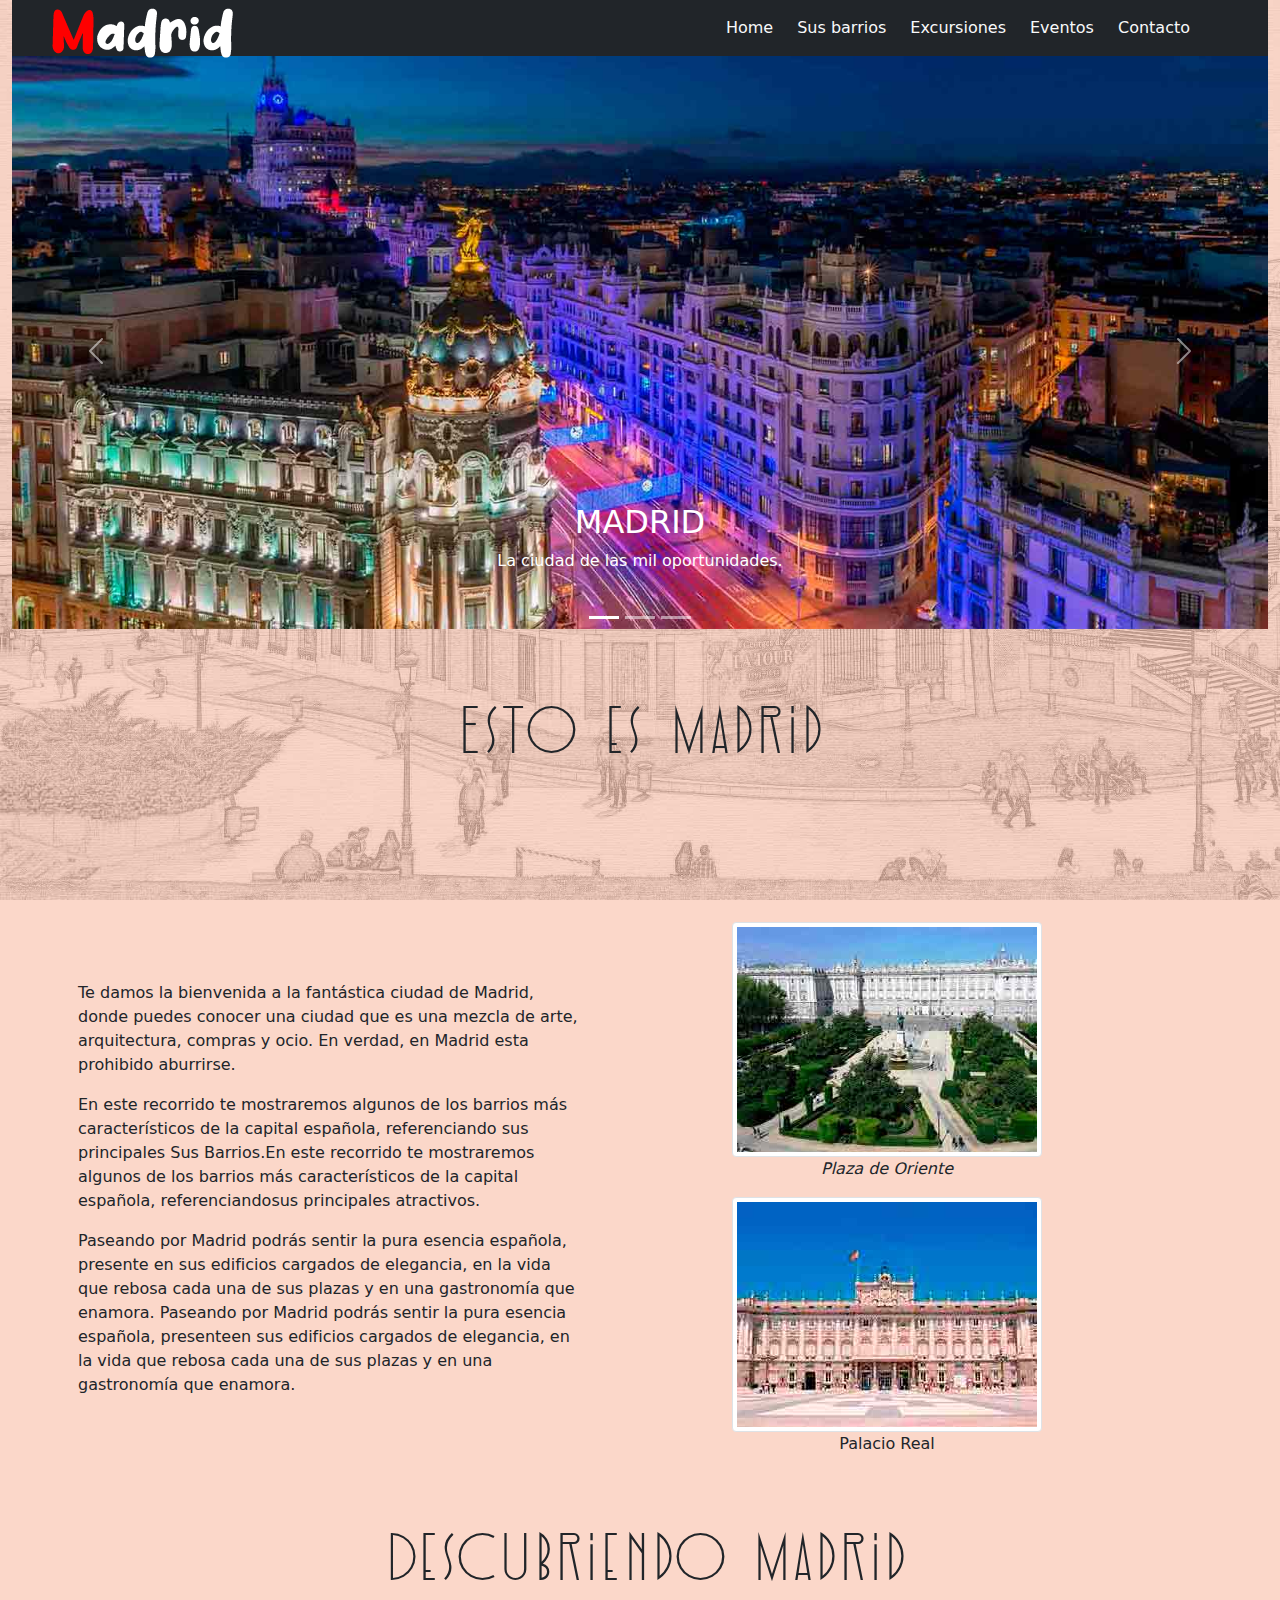
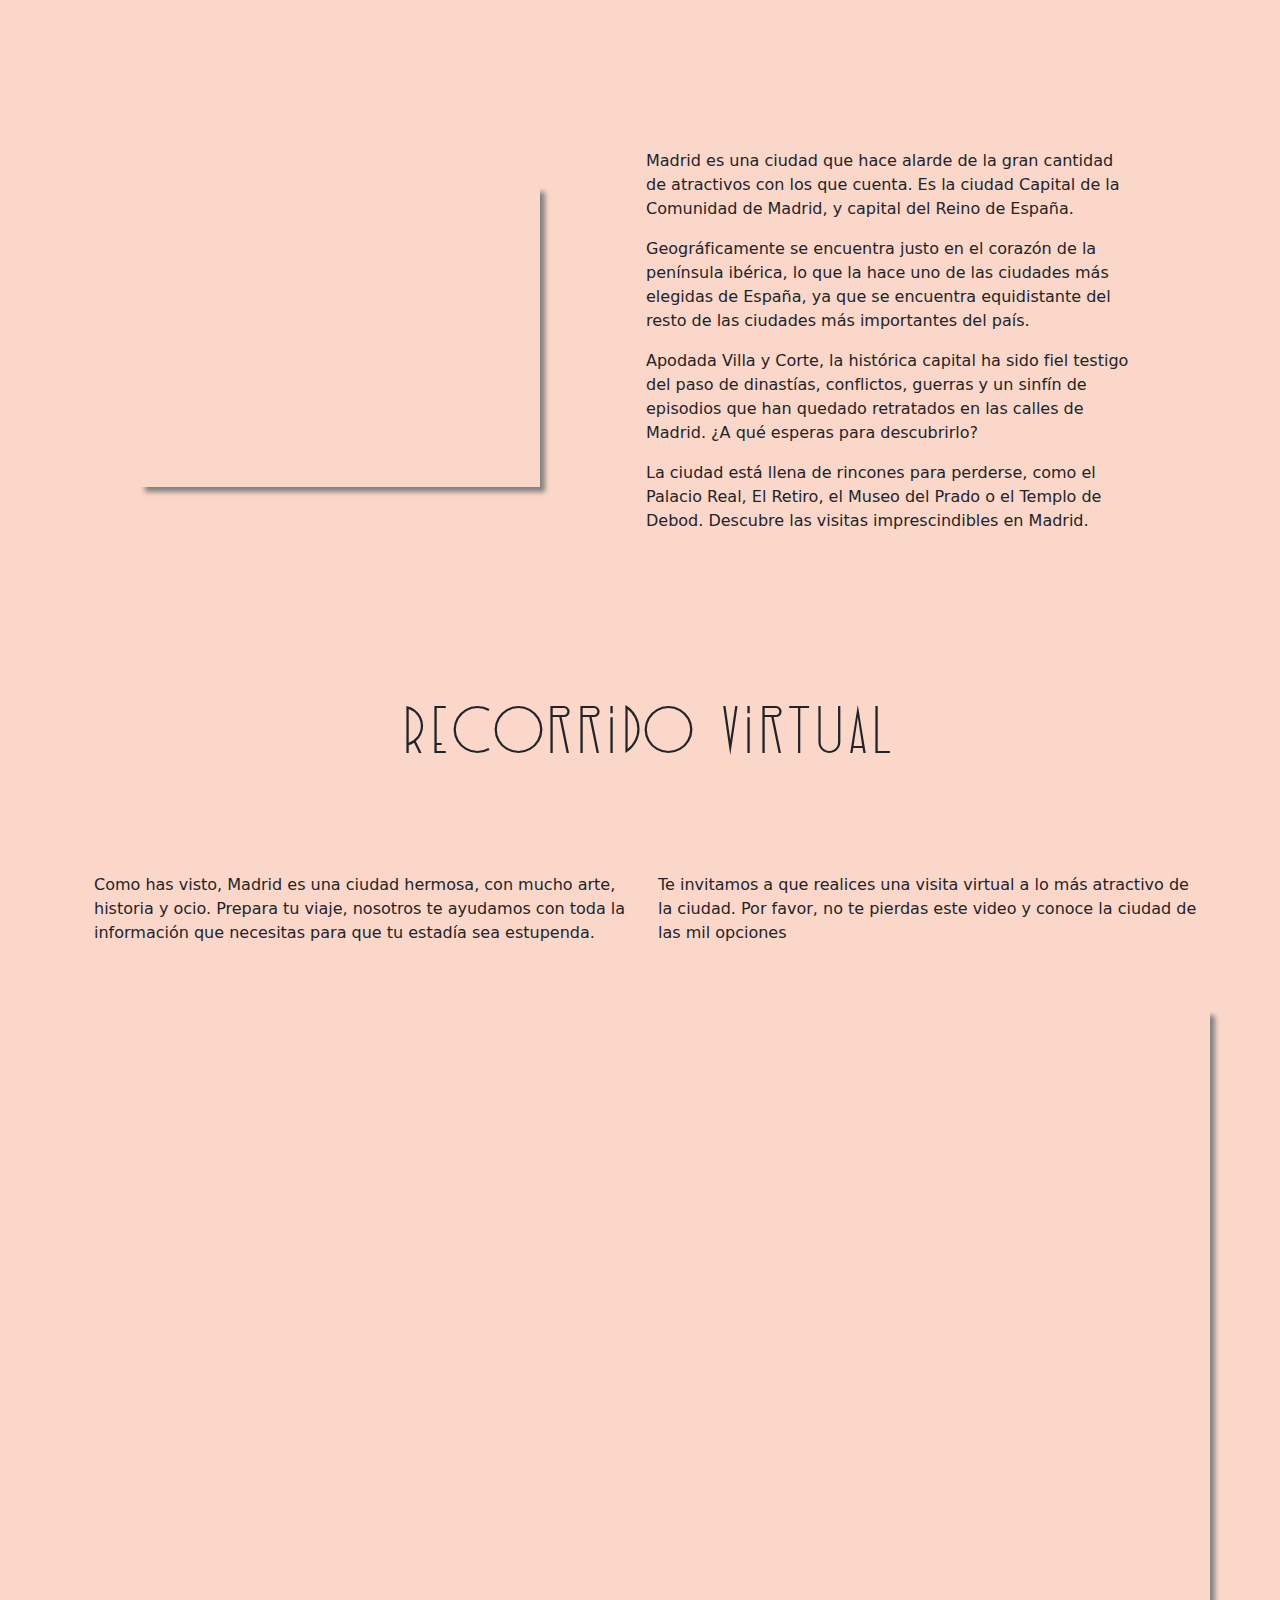
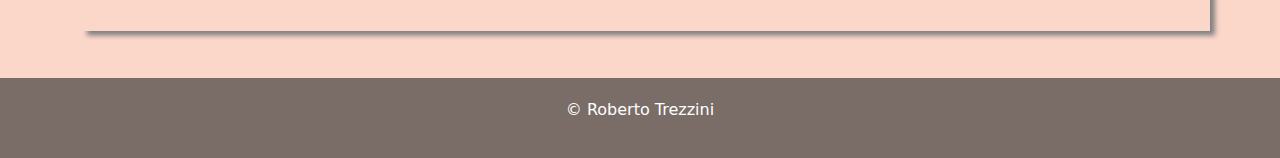
==== index.html @ 41259309 "video responsive" ====
<!DOCTYPE html>
<html lang="es">

      <head>
            <meta charset="UTF-8" />
            <meta http-equiv="X-UA-Compatible" content="IE=edge" />
            <meta name="viewport" content="width=device-width, initial-scale=1.0" />
            <link rel="preconnect" href="https://fonts.googleapis.com" />
            <link rel="preconnect" href="https://fonts.gstatic.com" crossorigin />
            <link href="https://fonts.googleapis.com/css2?family=Montserrat:wght@400;500&family=Roboto:wght@300&display=swap" rel="stylesheet" />
            <link rel="preconnect" href="https://fonts.googleapis.com" />
            <link rel="preconnect" href="https://fonts.gstatic.com" crossorigin />
            <link href="https://fonts.googleapis.com/css2?family=Montserrat:wght@400;500&family=Roboto+Mono:wght@200&family=Roboto:wght@300&display=swap" rel="stylesheet" />
            <!-- <link rel="stylesheet" href="./css/style.css" /> -->
            <link rel="stylesheet" href="./css/bootstrap.css">
            <link rel="stylesheet" href="./css/estilos.css" />

            <title>home</title>
      </head>

      <body class="draw">
            <div class="container-fluid filter">
                  <nav class=" navbar navbar-expand-lg navbar-light bg-dark">
                        <div class="container">
                              <h1 id="logo">Madrid</h1>

                              <button class="navbar-toggler" type="button" data-bs-toggle="collapse" data-bs-target="#navbarNav" aria-controls="navbarNav" aria-expanded="false" aria-label="Toggle navigation">
                                    <span class="navbar-toggler-icon fondo2"></span>
                              </button>
                              <div class="collapse navbar-collapse" id="navbarNav">
                                    <ul class="navbar-nav text-lg-end ms-auto">
                                          <li class="nav-item ms-2">
                                                <a class="nav-link active text-light  text-center " href="#">Home</a>
                                          </li>
                                          <li class="nav-item ms-2">
                                                <a class="nav-link text-light text-nowrap  text-center" href="./pages/atractivos.html">Sus barrios</a>
                                          </li>
                                          <li class="nav-item ms-2">
                                                <a class="nav-link text-light  text-center" href="./pages/excursio.html">Excursiones</a>
                                          </li>
                                          <li class="nav-item ms-2">
                                                <a class="nav-link text-light  text-center" href="./pages/info.html">Eventos</a>
                                          </li>
                                          <li class="nav-item ms-2">
                                                <a class="nav-link text-light  text-center" href="./pages/contacto.html">Contacto</a>
                                          </li>
                                    </ul>
                              </div>
                        </div>
                  </nav>
                  <header class="row">

                        <div id="carouselExampleCaptions" class="carousel slide" data-bs-ride="carousel">
                              <div class="carousel-indicators">
                                    <button type="button" data-bs-target="#carouselExampleCaptions" data-bs-slide-to="0" class="active" aria-current="true" aria-label="Slide 1"></button>
                                    <button type="button" data-bs-target="#carouselExampleCaptions" data-bs-slide-to="1" aria-label="Slide 2"></button>
                                    <button type="button" data-bs-target="#carouselExampleCaptions" data-bs-slide-to="2" aria-label="Slide 3"></button>
                              </div>
                              <div class="carousel-inner">
                                    <figure class="carousel-item active">
                                          <img src="img/panoramicaMadrid.jpg" class="d-block w-100 " alt="...">
                                          <div class="carousel-caption d-none d-md-block">
                                                <h2>MADRID</h2>
                                                <p>La ciudad de las mil oportunidades.</p>
                                          </div>
                                    </figure>
                                    <figure class="carousel-item">
                                          <img src="img/cibeles.jpg" class="d-block w-100 " alt="...">
                                          <div class="carousel-caption d-none d-md-block">
                                                <h2>MADRID</h2>
                                                <p>La ciudad de las mil oportunidades.</p>
                                          </div>
                                    </figure>
                                    <figure class="carousel-item">
                                          <img src="img/palacioCristal.jpg" class="d-block w-100" alt="...">
                                          <div class="carousel-caption d-none d-md-block">
                                                <h2>MADRID</h2>
                                                <p>La ciudad de las mil oportunidades.</p>
                                          </div>
                                    </figure>
                              </div>
                              <!-- boton prev -->
                              <button class="carousel-control-prev" type="button" data-bs-target="#carouselExampleCaptions" data-bs-slide="prev">
                                    <span class="carousel-control-prev-icon" aria-hidden="true"></span>
                                    <span class="visually-hidden">Previous</span>
                              </button>
                              <!-- boton next -->
                              <button class="carousel-control-next" type="button" data-bs-target="#carouselExampleCaptions" data-bs-slide="next">
                                    <span class="carousel-control-next-icon" aria-hidden="true"></span>
                                    <span class="visually-hidden">Next</span>
                              </button>
                        </div>




                  </header>


                  <!-- inicico primer artículo -->
                  <section class="container">
                        <article class="row pt-5">
                              <h2 class="col-12 centro garine fz-title">Esto es Madrid</h2>
                              <div class="row d-flex flex-column  d-lg-flex flex-lg-row justify-content-lg-between gy-5 overflow-hidden align-items-center">


                                    <div class="col-12 col-md ps-2 pe-2 ">
                                          <p> Te damos la bienvenida a la fantástica ciudad de Madrid, donde puedes conocer una ciudad que es una mezcla de arte, arquitectura, compras y ocio. En verdad, en Madrid esta prohibido aburrirse. </p>

                                          <p>En este recorrido te mostraremos algunos de los barrios más característicos de la capital española, referenciando sus principales Sus Barrios.En este recorrido te mostraremos algunos de los barrios más característicos de la capital española, referenciandosus principales atractivos.</p>
                                          <p>Paseando por Madrid podrás sentir la pura esencia española, presente en sus edificios cargados de elegancia, en la vida que rebosa cada una de sus plazas y en una gastronomía que enamora. Paseando por Madrid podrás sentir la pura esencia española, presenteen sus edificios cargados de elegancia, en la vida que rebosa cada una de sus plazas y en una gastronomía que enamora.</p>
                                    </div>
                                    <div class="col-12 col-md p-5 centro">
                                          <figure>
                                                <picture>
                                                      <source media="(max-width: 520px)" srcset="img/pzaOriente_cel.jpg" />
                                                      <source media="(max-width: 800px)" srcset="img/pzaOriente_tb.jpg" />
                                                      <img class="img-fluid img-thumbnail" src="img/pzaOriente_desk.jpg" alt="Plaza de Oriente" />
                                                </picture>
                                                <figcaption>
                                                      <em>Plaza de Oriente</em>
                                                </figcaption>
                                          </figure>
                                          <figure class="col-md">
                                                <picture>
                                                      <source media="(max-width: 520px)" srcset="img/palacio_cel.jpg" />
                                                      <source media="(max-width: 800px)" srcset="img/palacio_tb.jpg" />
                                                      <img class="img-fluid img-thumbnail" src="img/palacio_desk.jpg" alt="Plaza de Oriente" />
                                                </picture>
                                                <figcaption>
                                                      Palacio Real
                                                </figcaption>
                                          </figure>
                                    </div>
                              </div>
                        </article>



                        <article class="row ms-auto">


                              <h2 class="col-12 centro garine fz-title ">Descubriendo Madrid</h2>
                              <div class="row d-flex flex-column  d-lg-flex flex-lg-row justify-content-lg-between gy-5 overflow-hidden align-items-center">
                                    <figure class="col-12  col-md centro ">
                                          <iframe class="sombra" src="https://www.google.com/maps/embed?pb=!1m18!1m12!1m3!1d24300.758087003192!2d-3.7240931414534866!3d40.417827279342504!2m3!1f0!2f0!3f0!3m2!1i1024!2i768!4f13.1!3m3!1m2!1s0xd42287e9fd06215%3A0xd5e109ff23e3d0c1!2sCentro%2C%20Madrid%2C%20Espa%C3%B1a!5e0!3m2!1ses!2sar!4v1641257043368!5m2!1ses!2sar" width="400" height="300" style="border:0;" allowfullscreen="" loading="lazy"></iframe>
                                    </figure>
                                    <div class="col-12 col-md p-5">
                                          <p>Madrid es una ciudad que hace alarde de la gran cantidad de atractivos con los que cuenta. Es la ciudad Capital de la Comunidad de Madrid, y capital del Reino de España.</p>
                                          <p> Geográficamente se encuentra justo en el corazón de la península ibérica, lo que la hace uno de las ciudades más elegidas de España, ya que se encuentra equidistante del resto de las ciudades más importantes del país.</p>
                                          <p> Apodada Villa y Corte, la histórica capital ha sido fiel testigo del paso de dinastías, conflictos, guerras y un sinfín de episodios que han quedado retratados en las calles de Madrid. ¿A qué esperas para descubrirlo?</p>
                                          <p>La ciudad está llena de rincones para perderse, como el Palacio Real, El Retiro, el Museo del Prado o el Templo de Debod. Descubre las visitas imprescindibles en Madrid.</p>
                                    </div>
                              </div>
                        </article>

                        <article class="row mt-5 d-flex flex-column d-md-flex flex-md-row justify-content-around align-items-center ms-auto gy-5">
                              <h2 class="col-12 centro pb-5 garine fz-title">Recorrido virtual</h2>
                              <p class="col-12  col-lg-6 "> Como has visto, Madrid es una ciudad hermosa, con mucho arte, historia y ocio. Prepara tu viaje, nosotros te ayudamos con toda la información que necesitas para que tu estadía sea estupenda.</p>

                              <p class="col-12  col-lg-6 "> Te invitamos a que realices una visita virtual a lo más atractivo de la ciudad. Por favor, no te pierdas este video y conoce la ciudad de las mil opciones </p>




                              <div class="ratio ratio-16x9 col-12 mb-5 w-100">
                                    <iframe class="col-12 mb-5 sombra position-absolute top-50 start-50 translate-middle" src="https://www.youtube.com/embed/TH4h0sGkjkc" title="YouTube video player" allow="accelerometer; autoplay; clipboard-write; encrypted-media; gyroscope; picture-in-picture" allowfullscreen></iframe>

                              </div>

                        </article>
                  </section>

                  <footer class="row p5 d-flex flex-column justify-content-center align-items-center centro ">
                        <p class="col-12 color">&copy Roberto Trezzini</p>
                  </footer>
            </div>
            <script src="js/picturefill.js"></script>
            <script src="js/bootstrap.bundle.js"></script>

      </body>

</html>
---- css/estilos.css ----
@font-face {
    font-family: "garinefirst";
    src: url("../fuentes/garine-first-webfont.eot");
    src: url("../fuentes/garine-first-webfont.eot?#iefix") format("embedded-opentype"), url("../fuentes/garine-first-webfont.woff2") format("woff2"), url("../fuentes/garine-first-webfont.woff") format("woff"), url("../fuentes/garine-first-webfont.svg#garinefirst") format("svg");
    font-weight: normal;
    font-style: normal;
}

.garine {
    font-family: "garinefirst";
}

.fz-title {
    font-size: 4rem;
}

.borde {
    border: 1px solid black;
}

.fondo1 {
    background-color: pink;
}

.fondo2 {
    background-color: lightcoral;
}

.fondo3 {
    background-color: lightsalmon;
}

.filter {
    background-color: rgba(247, 176, 148, .5)
}

.fondo4 {
    background-color: palegreen;
}

.fondo5 {
    background-color: darkseagreen;
}

.fondo6 {
    background-color: aquamarine;
}

.color {
    color: white;
}

.colorTitulo {
    color: antiquewhite;
}

.alto {
    height: 300px;
}

.vinculo {
    list-style: none;
}

.link {
    text-decoration: none;
}

.header {
    background-image: url("../img/panoramicaMadrid.jpg");
    background-repeat: no-repeat;
    background-size: cover;
    background-attachment: fixed;
}

.pantalla {
    height: 100vh;
}

.centro {
    text-align: center;
}

header {
    position: relative;
}

#logo {
    width: 181px;
    height: 80px;
    background-image: url("../img/logoblanco.png");
    background-repeat: no-repeat;
    background-size: contain;
    font-size: 0;
    position: absolute;
    top: 8px;
    left: 40px;
    z-index: 1;
}

@media screen and (max-width: 991px) {
    #logo {
        left: calc(50% - 90.5px)
    }
}

.columna {
    columns: 2;
    column-gap: 1.5rem;
}

footer {
    height: 5rem;
    background-color: rgba(44, 43, 43, 0.623);
}

.draw {
    background-image: url("../img/dibujo2.jpg");
    background-repeat: no-repeat;
    background-size: cover;
    background-attachment: fixed;

}

.sombra {
    box-shadow: 5px 5px 5px gray;
}


.videoMax {
    max-width: 560px;
    max-height: 315pxs;

}

.transp {
    background: transparent;
}

div[class=ratio] {
    margin: auto;
}
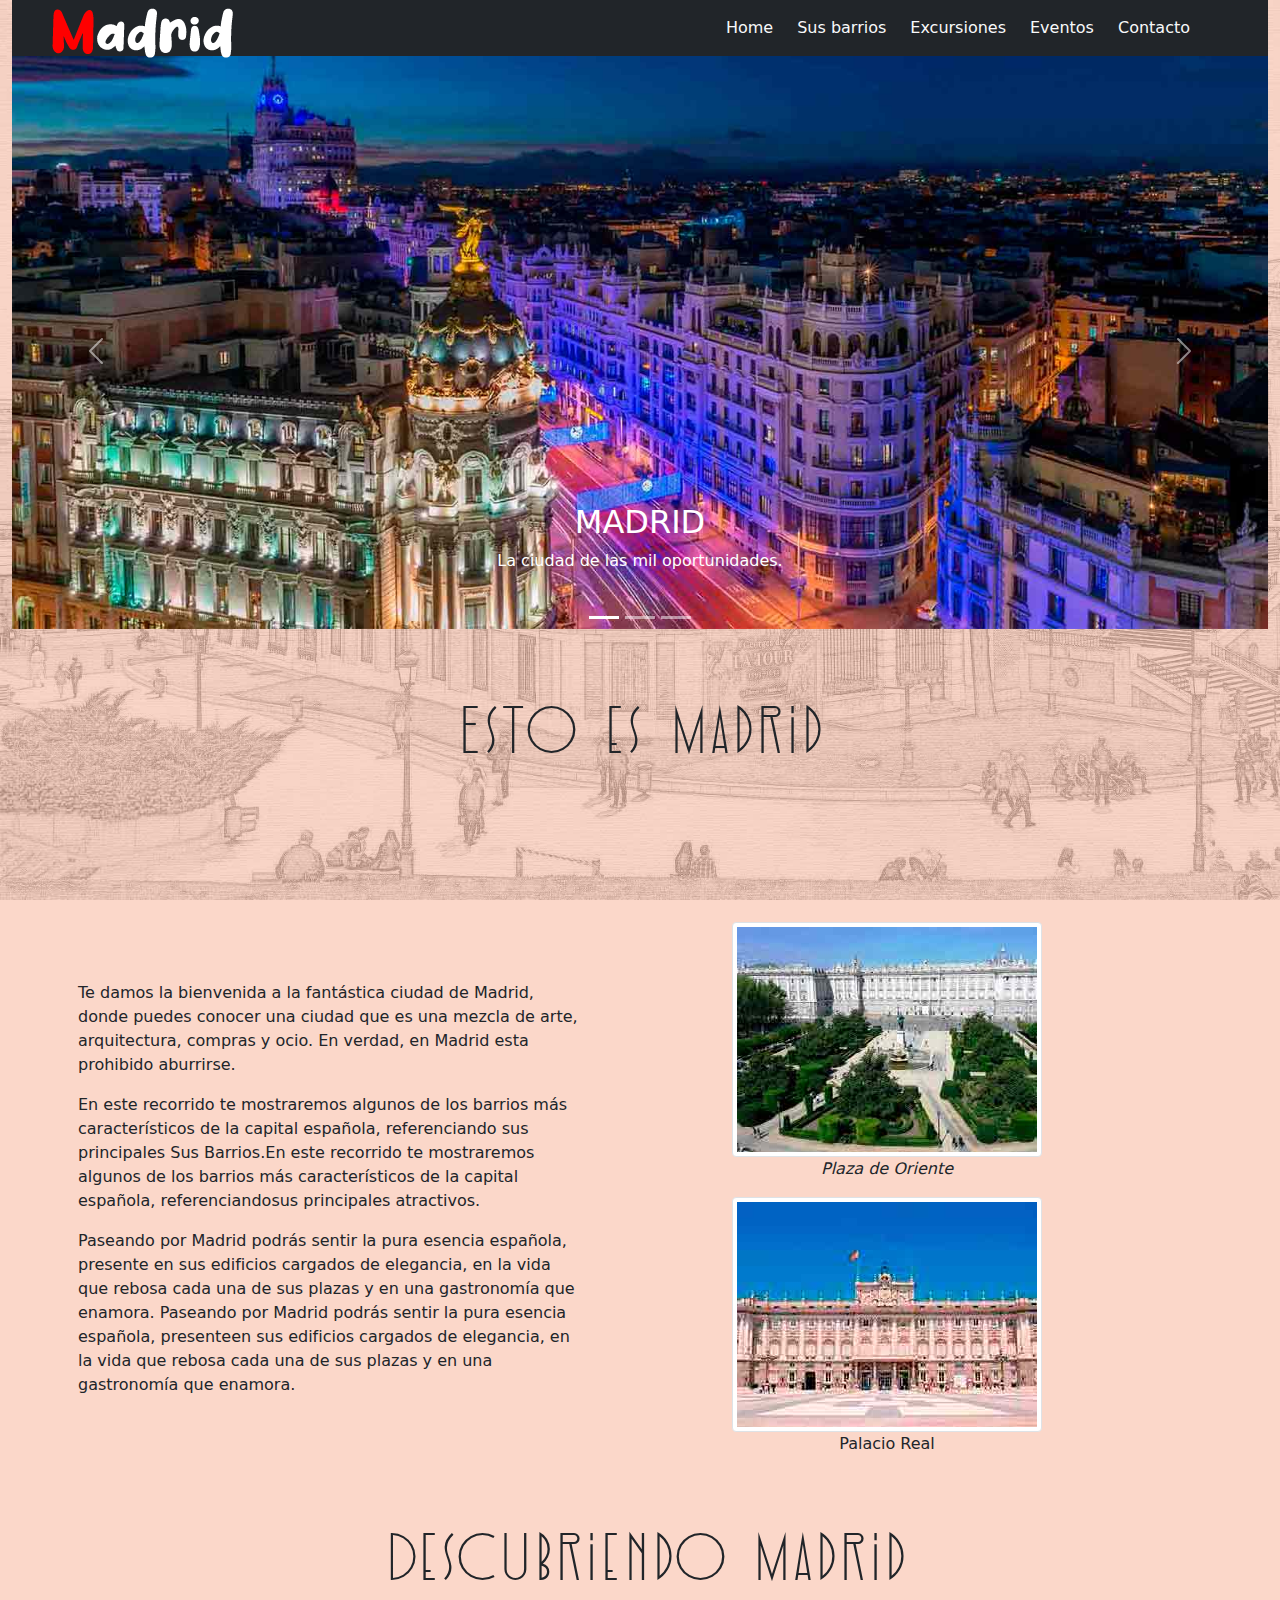
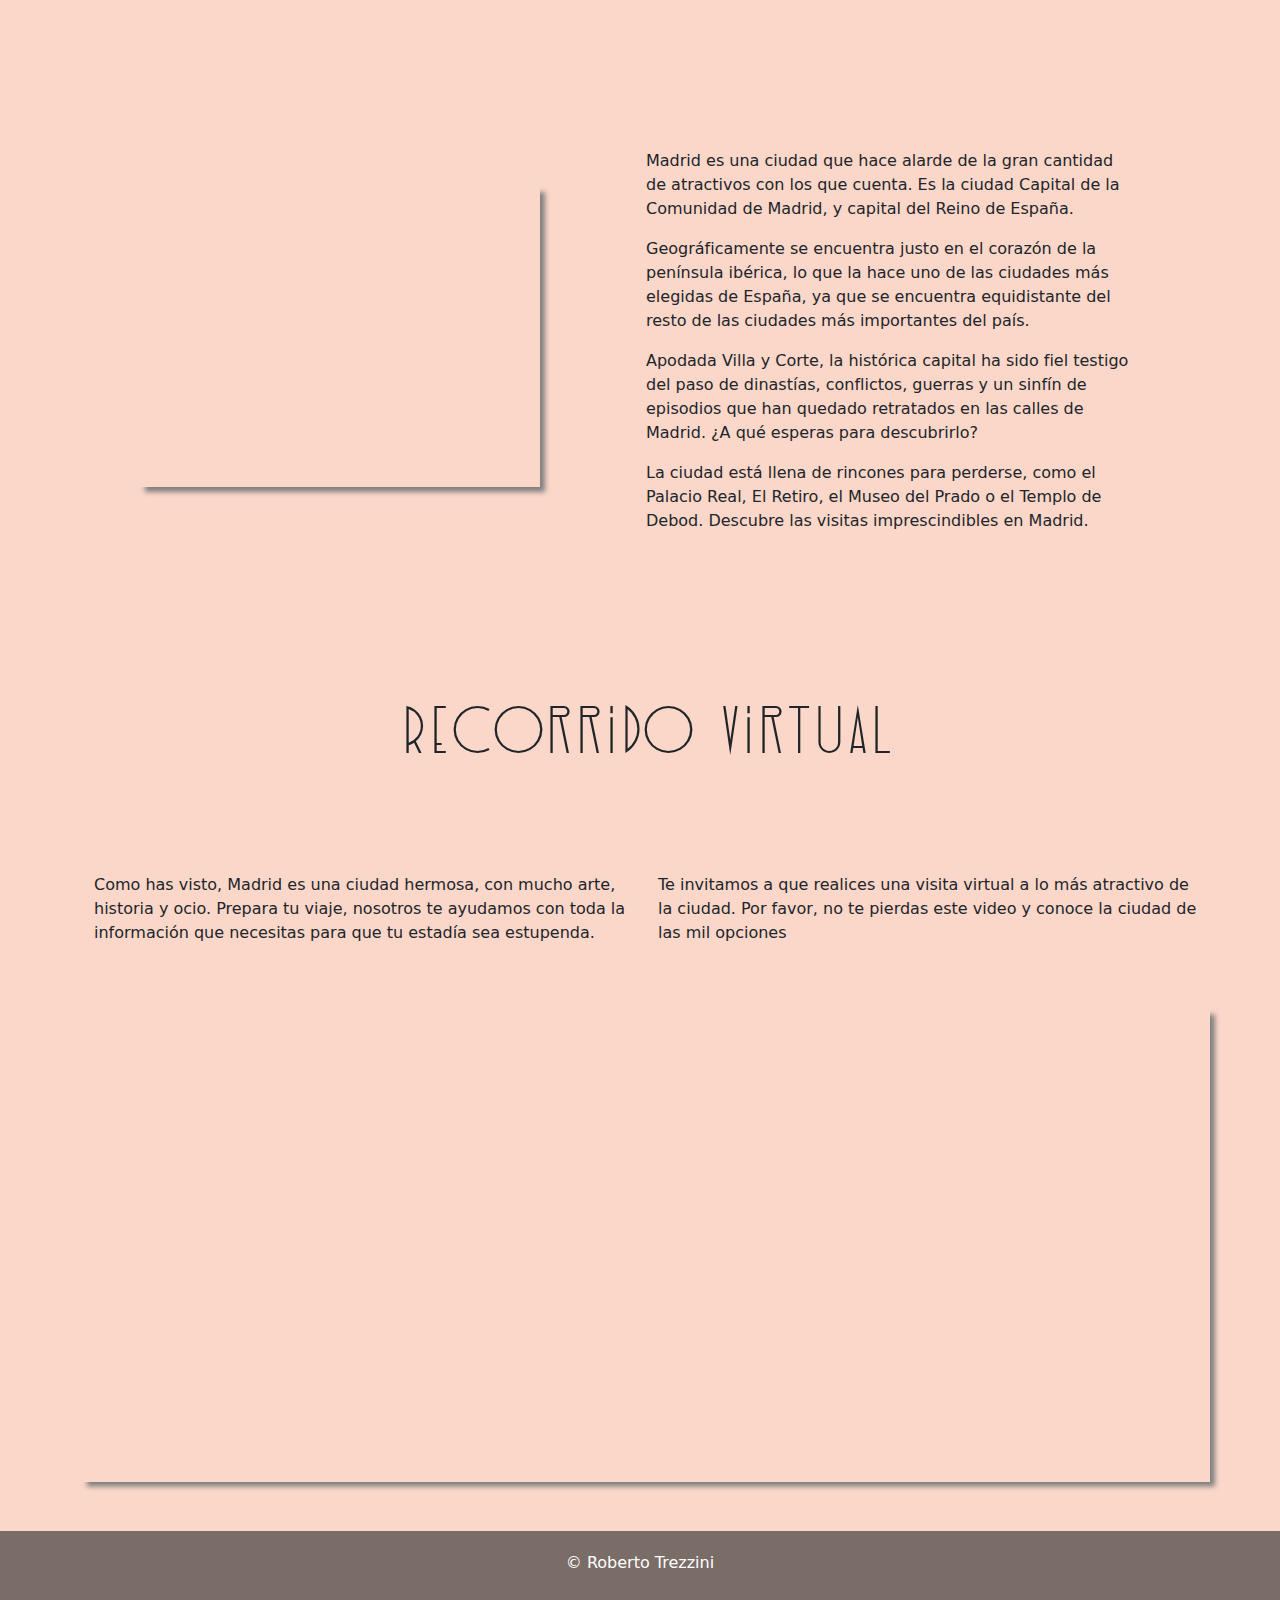
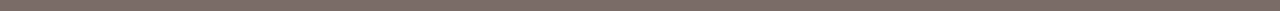
==== commit 17778658: "modificaciones de imagenes y aplicacion bootstrap a atractivos y excursio" ====
--- a/index.html
+++ b/index.html
@@ -163,7 +163,7 @@
 
 
 
-                              <div class="ratio ratio-16x9 col-12 mb-5 w-100">
+                              <div class="ratio ratio-21x9 col-12 mb-5 w-100">
                                     <iframe class="col-12 mb-5 sombra position-absolute top-50 start-50 translate-middle" src="https://www.youtube.com/embed/TH4h0sGkjkc" title="YouTube video player" allow="accelerometer; autoplay; clipboard-write; encrypted-media; gyroscope; picture-in-picture" allowfullscreen></iframe>
 
                               </div>
--- a/css/estilos.css
+++ b/css/estilos.css
@@ -127,16 +127,6 @@
 }
 
 
-.videoMax {
-    max-width: 560px;
-    max-height: 315pxs;
-
-}
-
-.transp {
-    background: transparent;
-}
-
-div[class=ratio] {
-    margin: auto;
+.textShadow {
+    text-shadow: 2px 2px 6px grey;
 }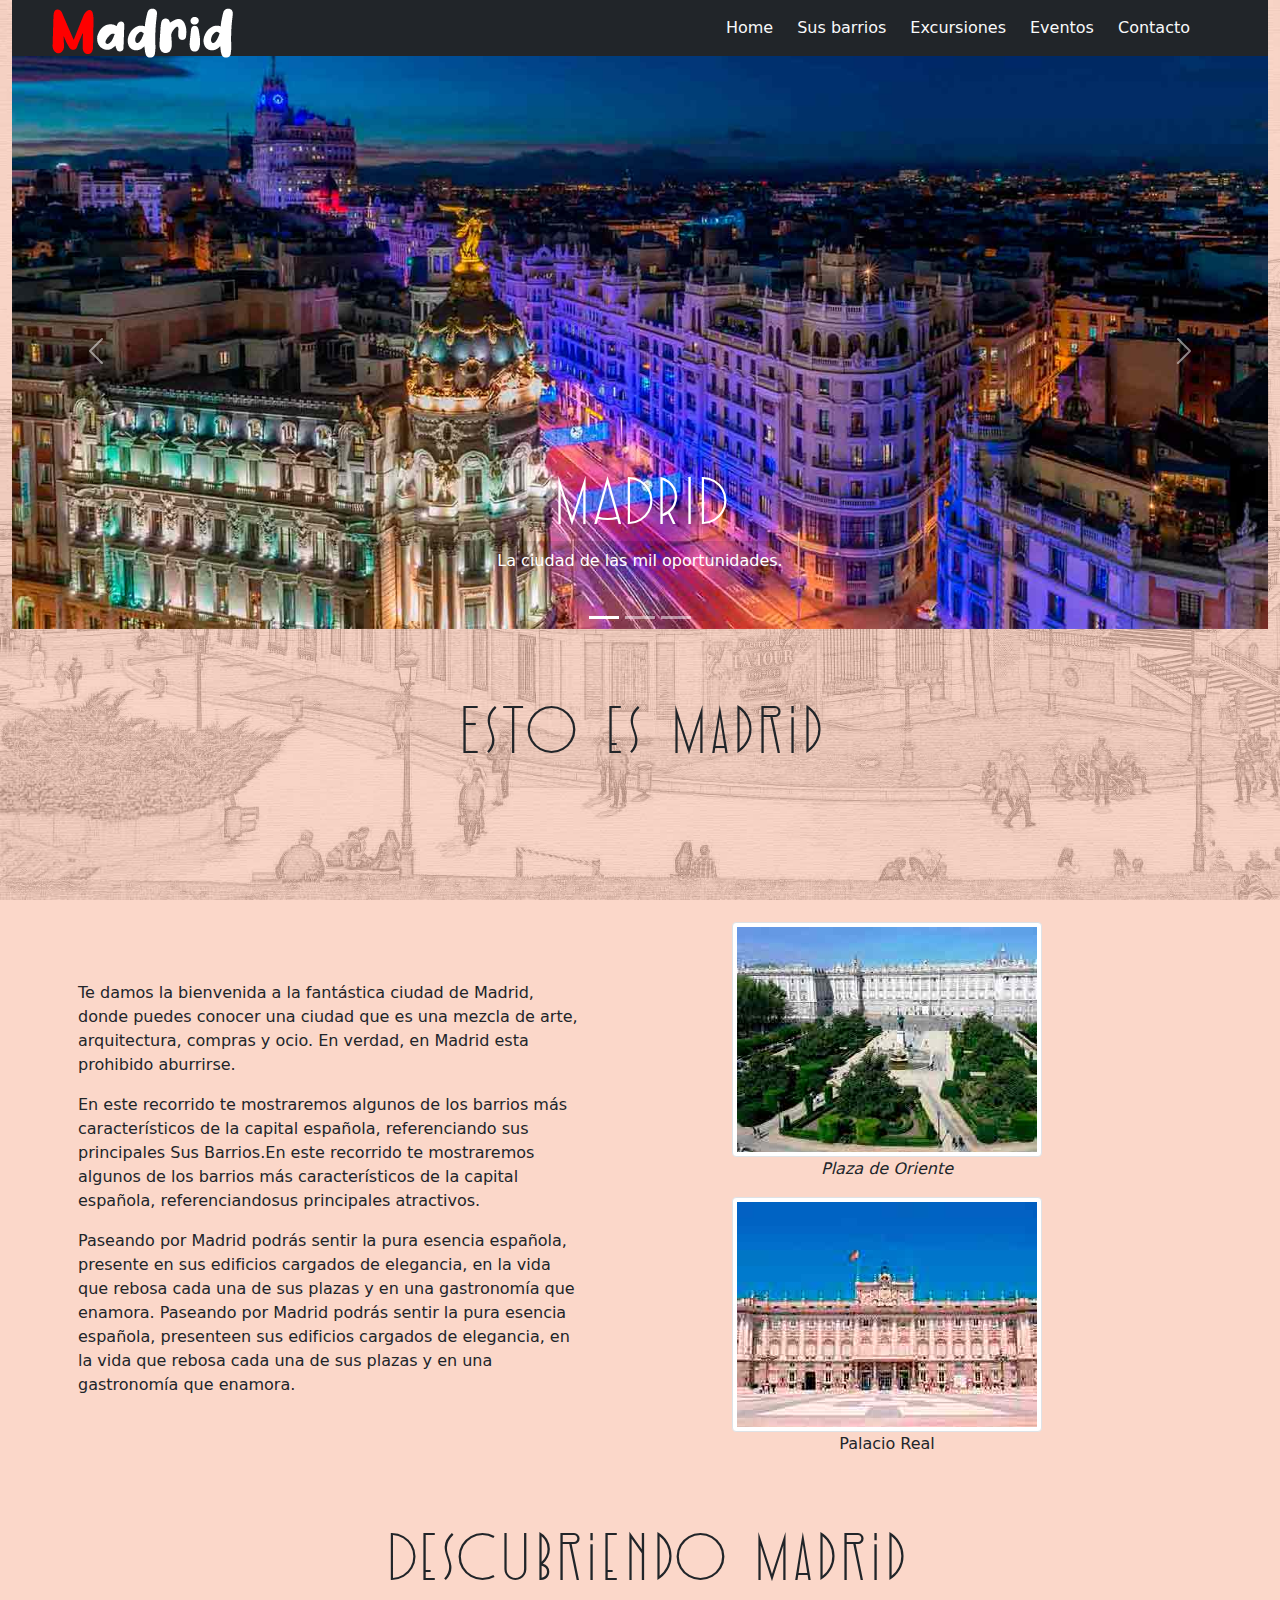
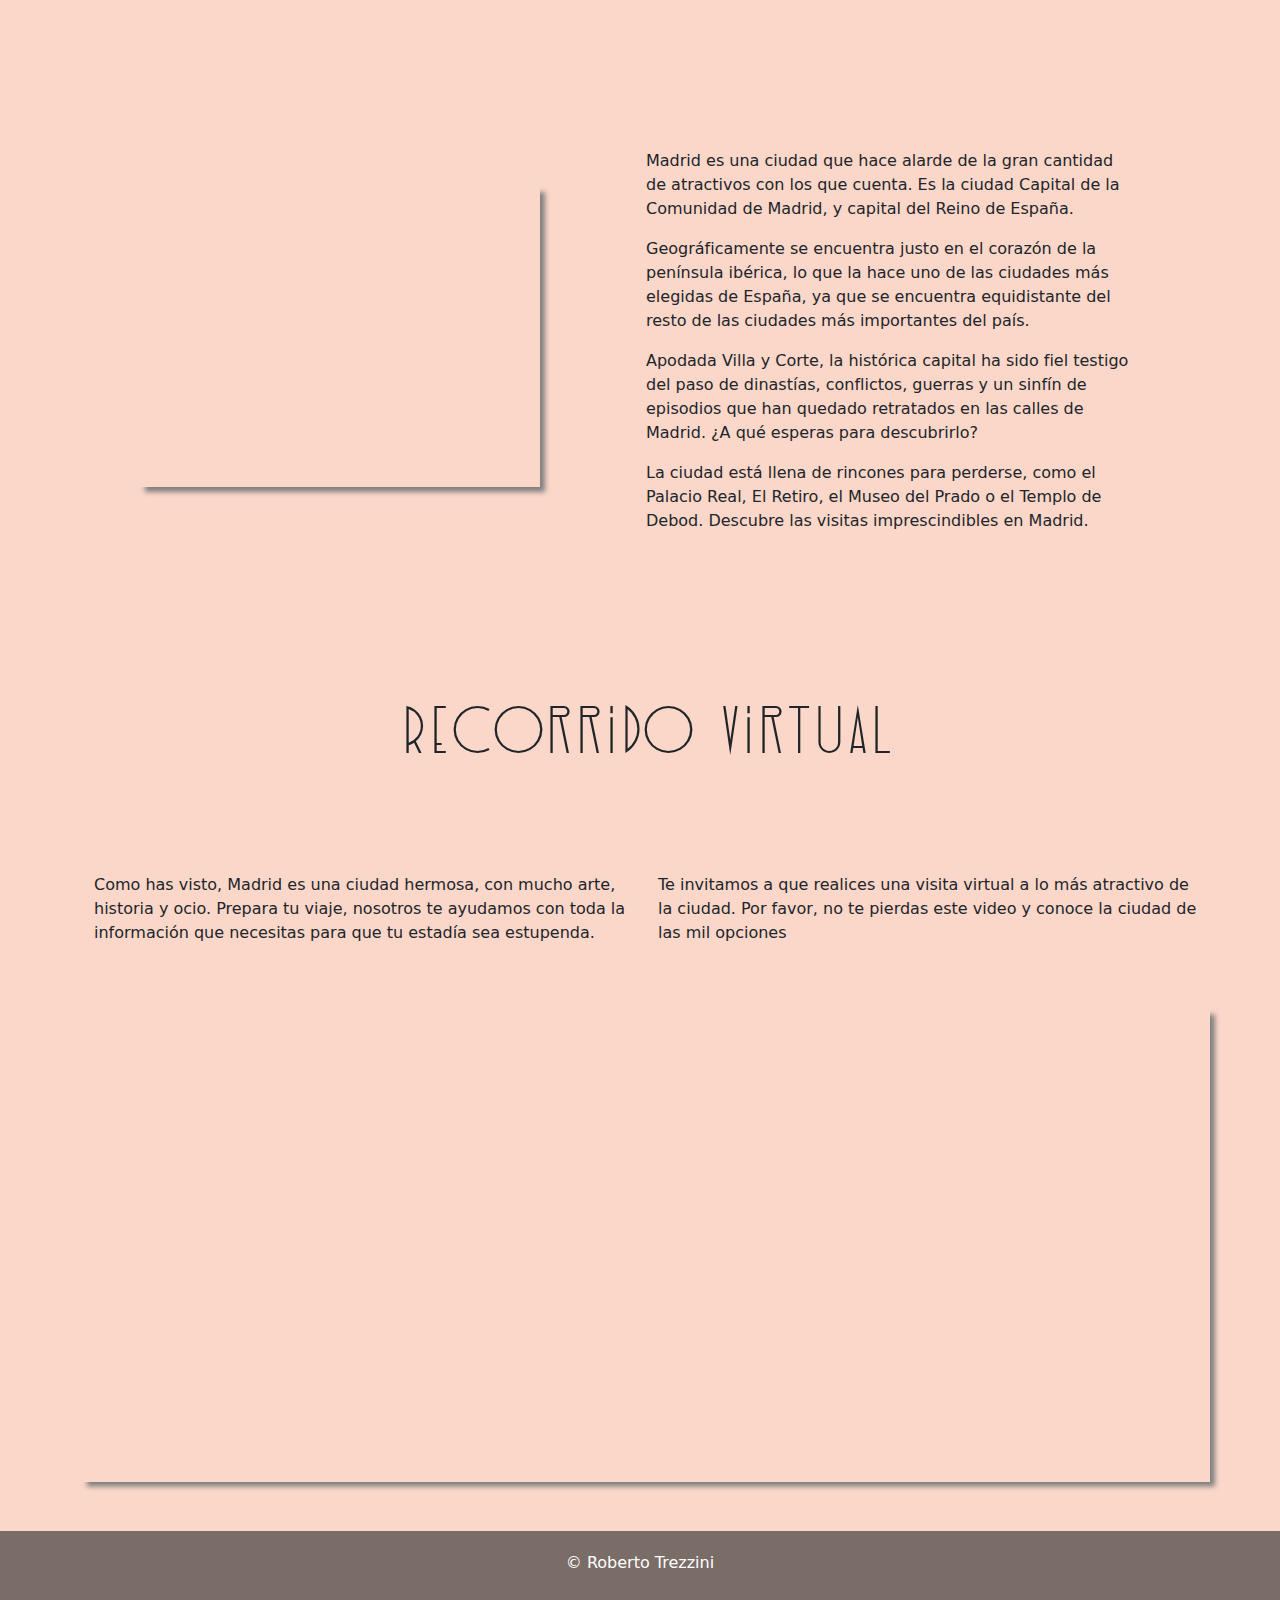
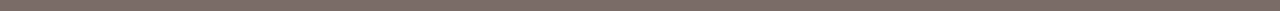
==== commit 541c07af: "page barrios" ====
--- a/index.html
+++ b/index.html
@@ -18,7 +18,7 @@
             <title>home</title>
       </head>
 
-      <body class="draw">
+      <body class="draw lh-base">
             <div class="container-fluid filter">
                   <nav class=" navbar navbar-expand-lg navbar-light bg-dark">
                         <div class="container">
@@ -60,14 +60,14 @@
                                     <figure class="carousel-item active">
                                           <img src="img/panoramicaMadrid.jpg" class="d-block w-100 " alt="...">
                                           <div class="carousel-caption d-none d-md-block">
-                                                <h2>MADRID</h2>
+                                                <h2 class="garine fz-title shadow">MADRID</h2>
                                                 <p>La ciudad de las mil oportunidades.</p>
                                           </div>
                                     </figure>
                                     <figure class="carousel-item">
                                           <img src="img/cibeles.jpg" class="d-block w-100 " alt="...">
                                           <div class="carousel-caption d-none d-md-block">
-                                                <h2>MADRID</h2>
+                                                <h2 class="garine fz-title text-light">MADRID</h2>
                                                 <p>La ciudad de las mil oportunidades.</p>
                                           </div>
                                     </figure>
--- a/css/estilos.css
+++ b/css/estilos.css
@@ -74,7 +74,7 @@
 }
 
 .pantalla {
-    height: 100vh;
+    height: 100vh !important;
 }
 
 .centro {
@@ -128,5 +128,10 @@
 
 
 .textShadow {
-    text-shadow: 2px 2px 6px grey;
+    text-shadow: 5px 5px 6px black;
+}
+
+.mBottom,
+.mtop {
+    margin-bottom: 6rem;
 }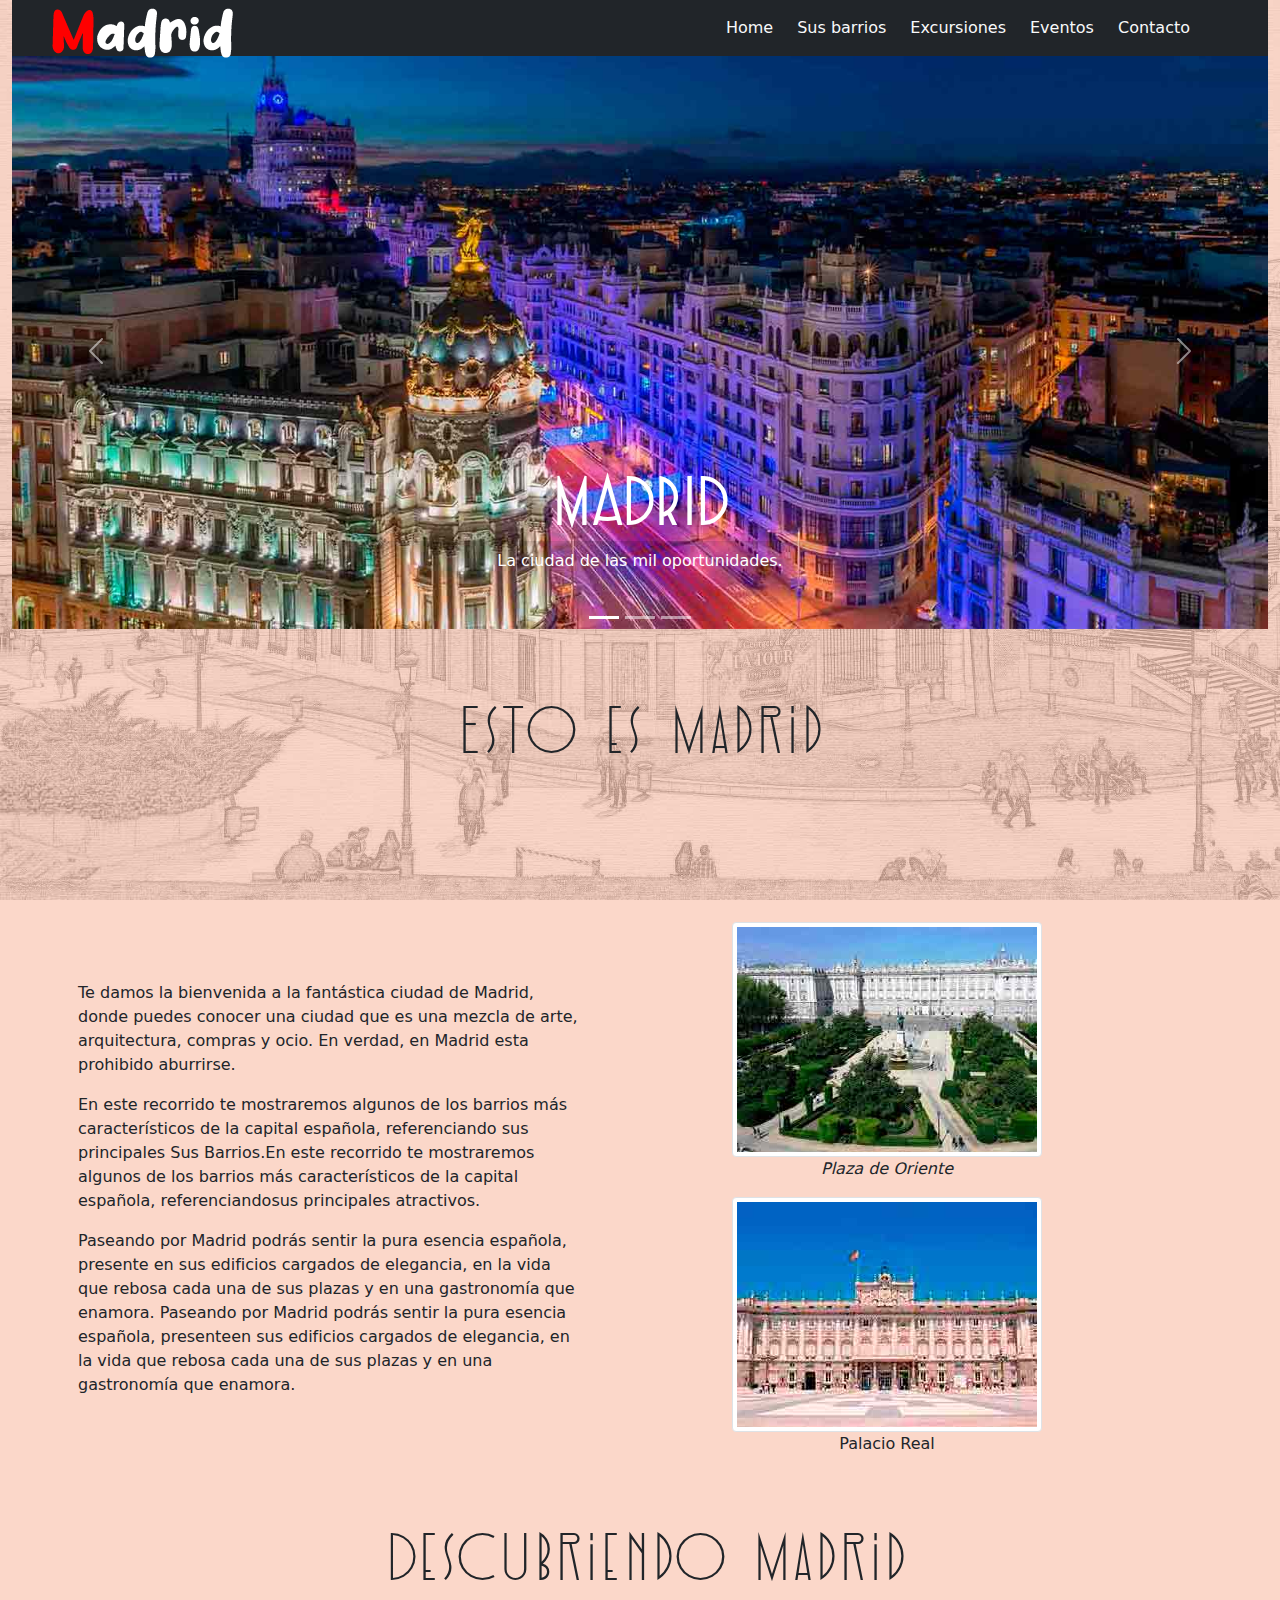
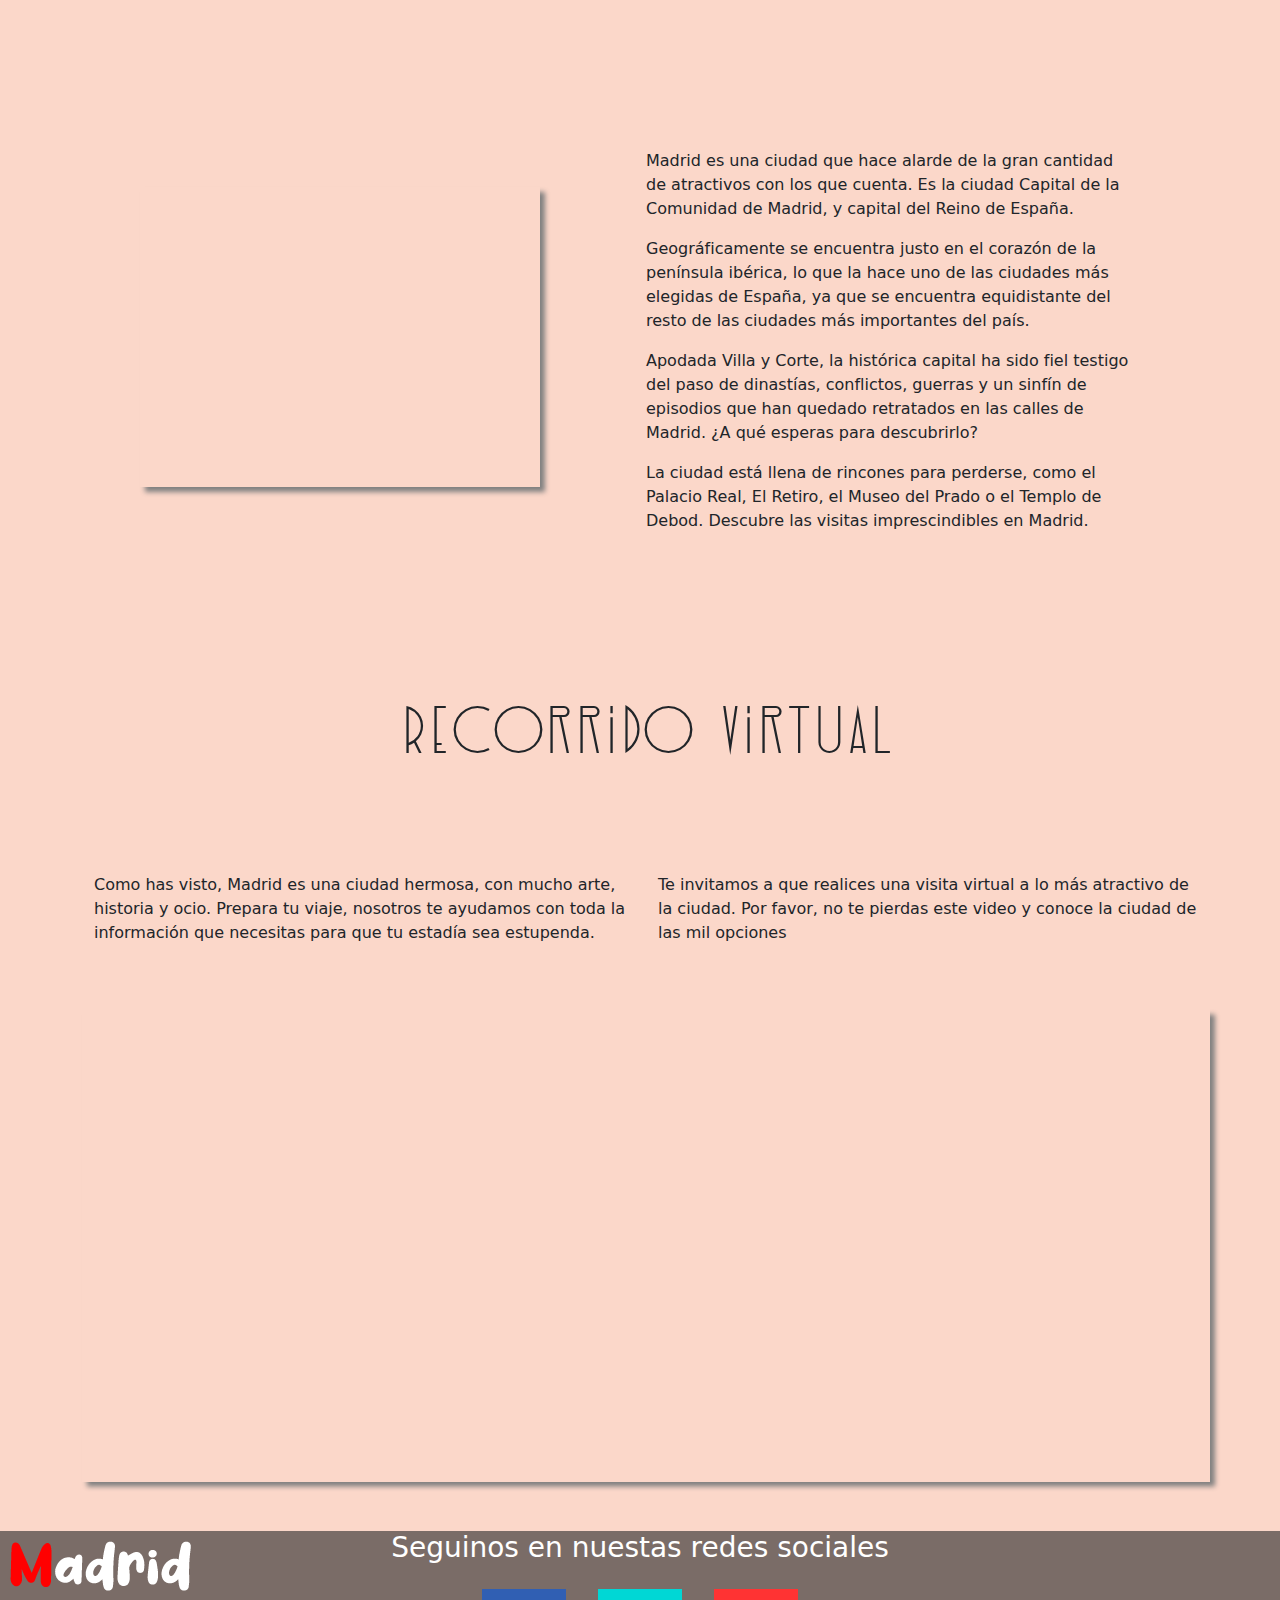
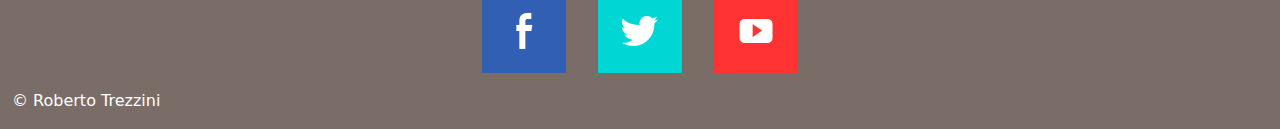
==== commit ea7ad619: "finalizacion de pagina de atractivos" ====
--- a/index.html
+++ b/index.html
@@ -60,21 +60,21 @@
                                     <figure class="carousel-item active">
                                           <img src="img/panoramicaMadrid.jpg" class="d-block w-100 " alt="...">
                                           <div class="carousel-caption d-none d-md-block">
-                                                <h2 class="garine fz-title shadow">MADRID</h2>
+                                                <h2 class="garine fz-title shadow fw-bold">MADRID</h2>
                                                 <p>La ciudad de las mil oportunidades.</p>
                                           </div>
                                     </figure>
                                     <figure class="carousel-item">
                                           <img src="img/cibeles.jpg" class="d-block w-100 " alt="...">
                                           <div class="carousel-caption d-none d-md-block">
-                                                <h2 class="garine fz-title text-light">MADRID</h2>
+                                                <h2 class="garine fz-title text-light fw-bold">MADRID</h2>
                                                 <p>La ciudad de las mil oportunidades.</p>
                                           </div>
                                     </figure>
                                     <figure class="carousel-item">
                                           <img src="img/palacioCristal.jpg" class="d-block w-100" alt="...">
                                           <div class="carousel-caption d-none d-md-block">
-                                                <h2>MADRID</h2>
+                                                <h2 class="garine fz-title shadow fw-bold">MADRID</h2>
                                                 <p>La ciudad de las mil oportunidades.</p>
                                           </div>
                                     </figure>
@@ -171,8 +171,15 @@
                         </article>
                   </section>
 
-                  <footer class="row p5 d-flex flex-column justify-content-center align-items-center centro ">
-                        <p class="col-12 color">&copy Roberto Trezzini</p>
+                  <footer class="row color h-auto position-relative ">
+                        <h2 id="logo--footer" class="p-5">Madrid</h2>
+                        <h3 class="text-center">Seguinos en nuestas redes sociales</h3>
+                        <ul class="d-flex justify-content-center align-items-center">
+                              <li class="list--style px-3"><a class="fb" href="https://www.facebook.com">Facebook</a></li>
+                              <li class="list--style px-3"><a class="tw" href="https://twitter.com/?lang=es">Twitter</a></li>
+                              <li class="list--style px-3"><a class="yt" href="https://www.youtube.com/">YouTube</a></li>
+                        </ul>
+                        <p class="col-12 text-start fs-6">&copy Roberto Trezzini</p>
                   </footer>
             </div>
             <script src="js/picturefill.js"></script>
--- a/css/estilos.css
+++ b/css/estilos.css
@@ -110,7 +110,8 @@
 }
 
 footer {
-    height: 5rem;
+    height: 10rem;
+
     background-color: rgba(44, 43, 43, 0.623);
 }
 
@@ -134,4 +135,50 @@
 .mBottom,
 .mtop {
     margin-bottom: 6rem;
+}
+
+.fb {
+    display: inline-block;
+    background-image: url("../img/sprite.png");
+    width: 84px;
+    height: 84px;
+    font-size: 0;
+    background-position: 0px -84px;
+}
+
+.tw {
+    display: inline-block;
+    background-image: url("../img/sprite.png");
+    width: 84px;
+    height: 84px;
+    font-size: 0;
+    background-position: -672px -84px;
+
+}
+
+.yt {
+    display: inline-block;
+    background-image: url("../img/sprite.png");
+    width: 84px;
+    height: 84px;
+    font-size: 0;
+    background-position: -840px -84px;
+
+}
+
+.list--style {
+    list-style: none;
+}
+
+#logo--footer {
+    width: 181px;
+    height: 80px;
+    background-image: url("../img/logoblanco.png");
+    background-repeat: no-repeat;
+    background-size: contain;
+    font-size: 0;
+    position: absolute;
+    top: 10px;
+    left: 10px;
+    z-index: 1;
 }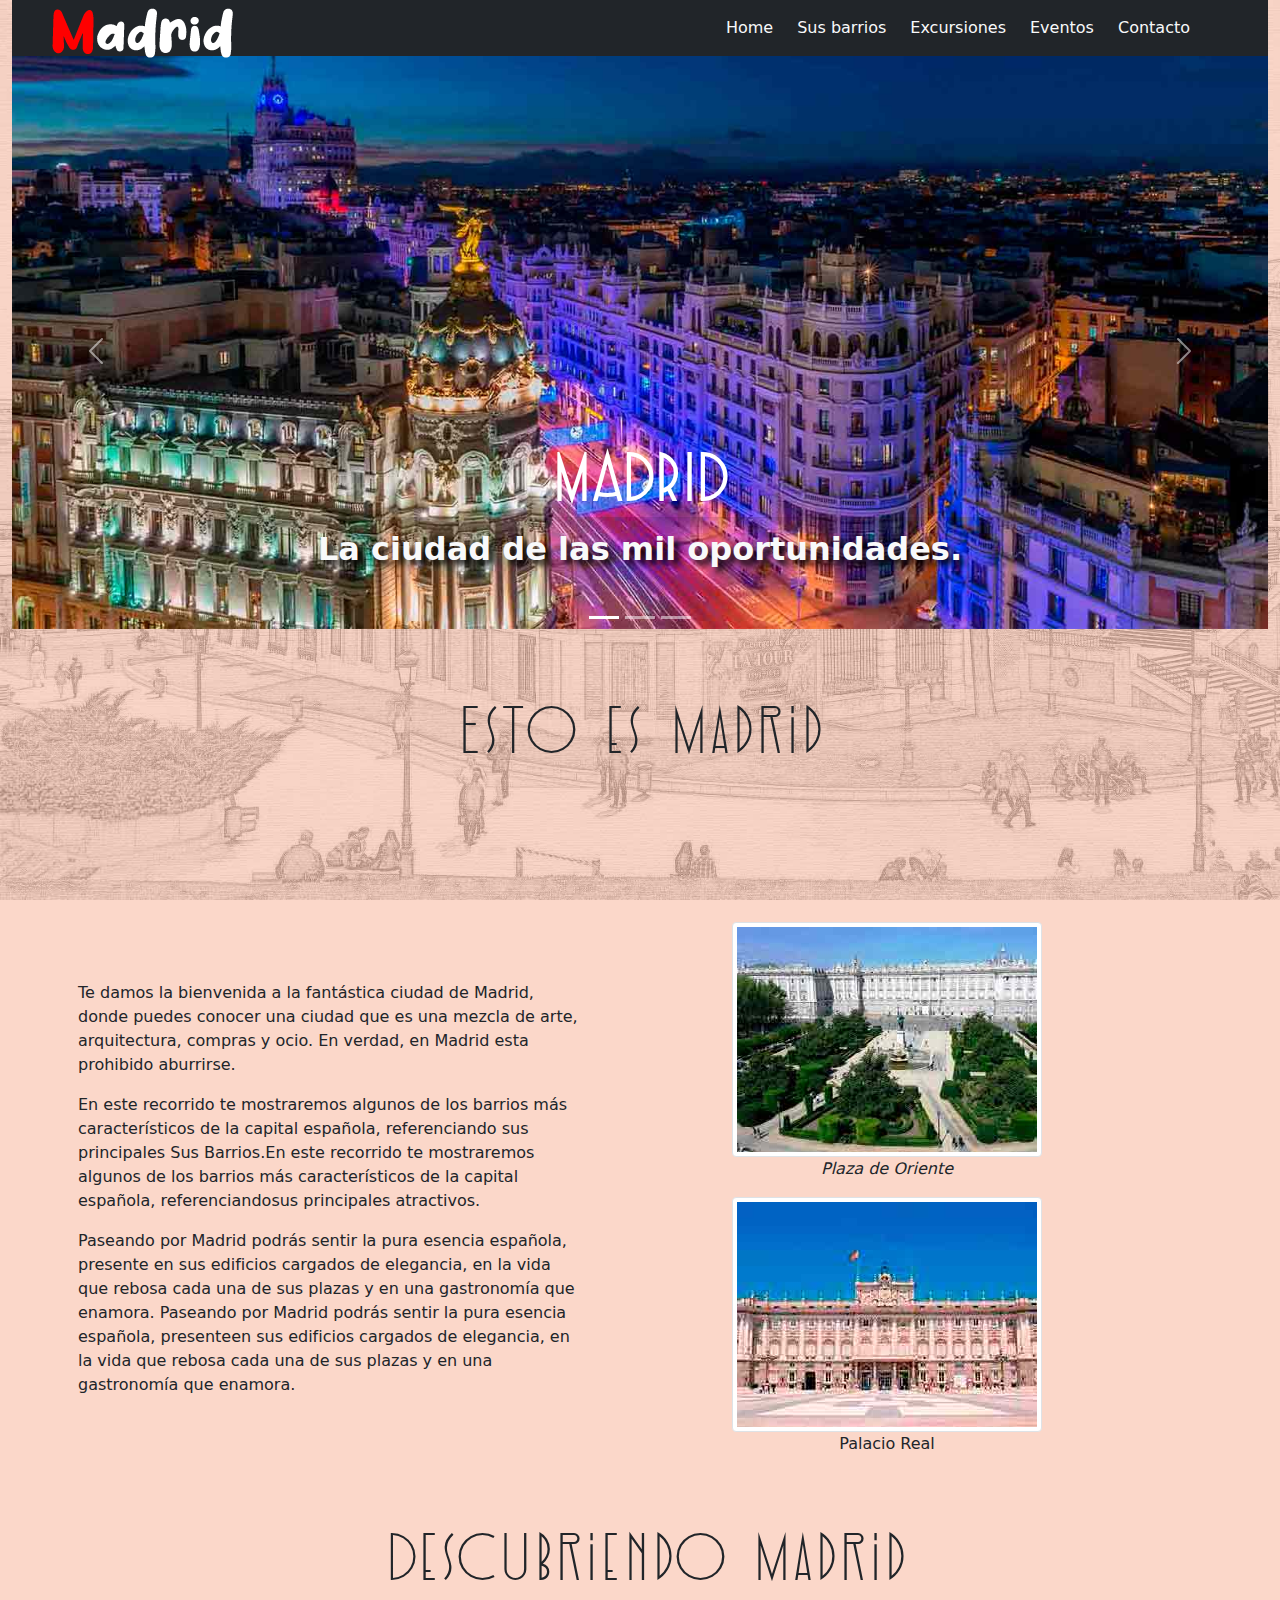
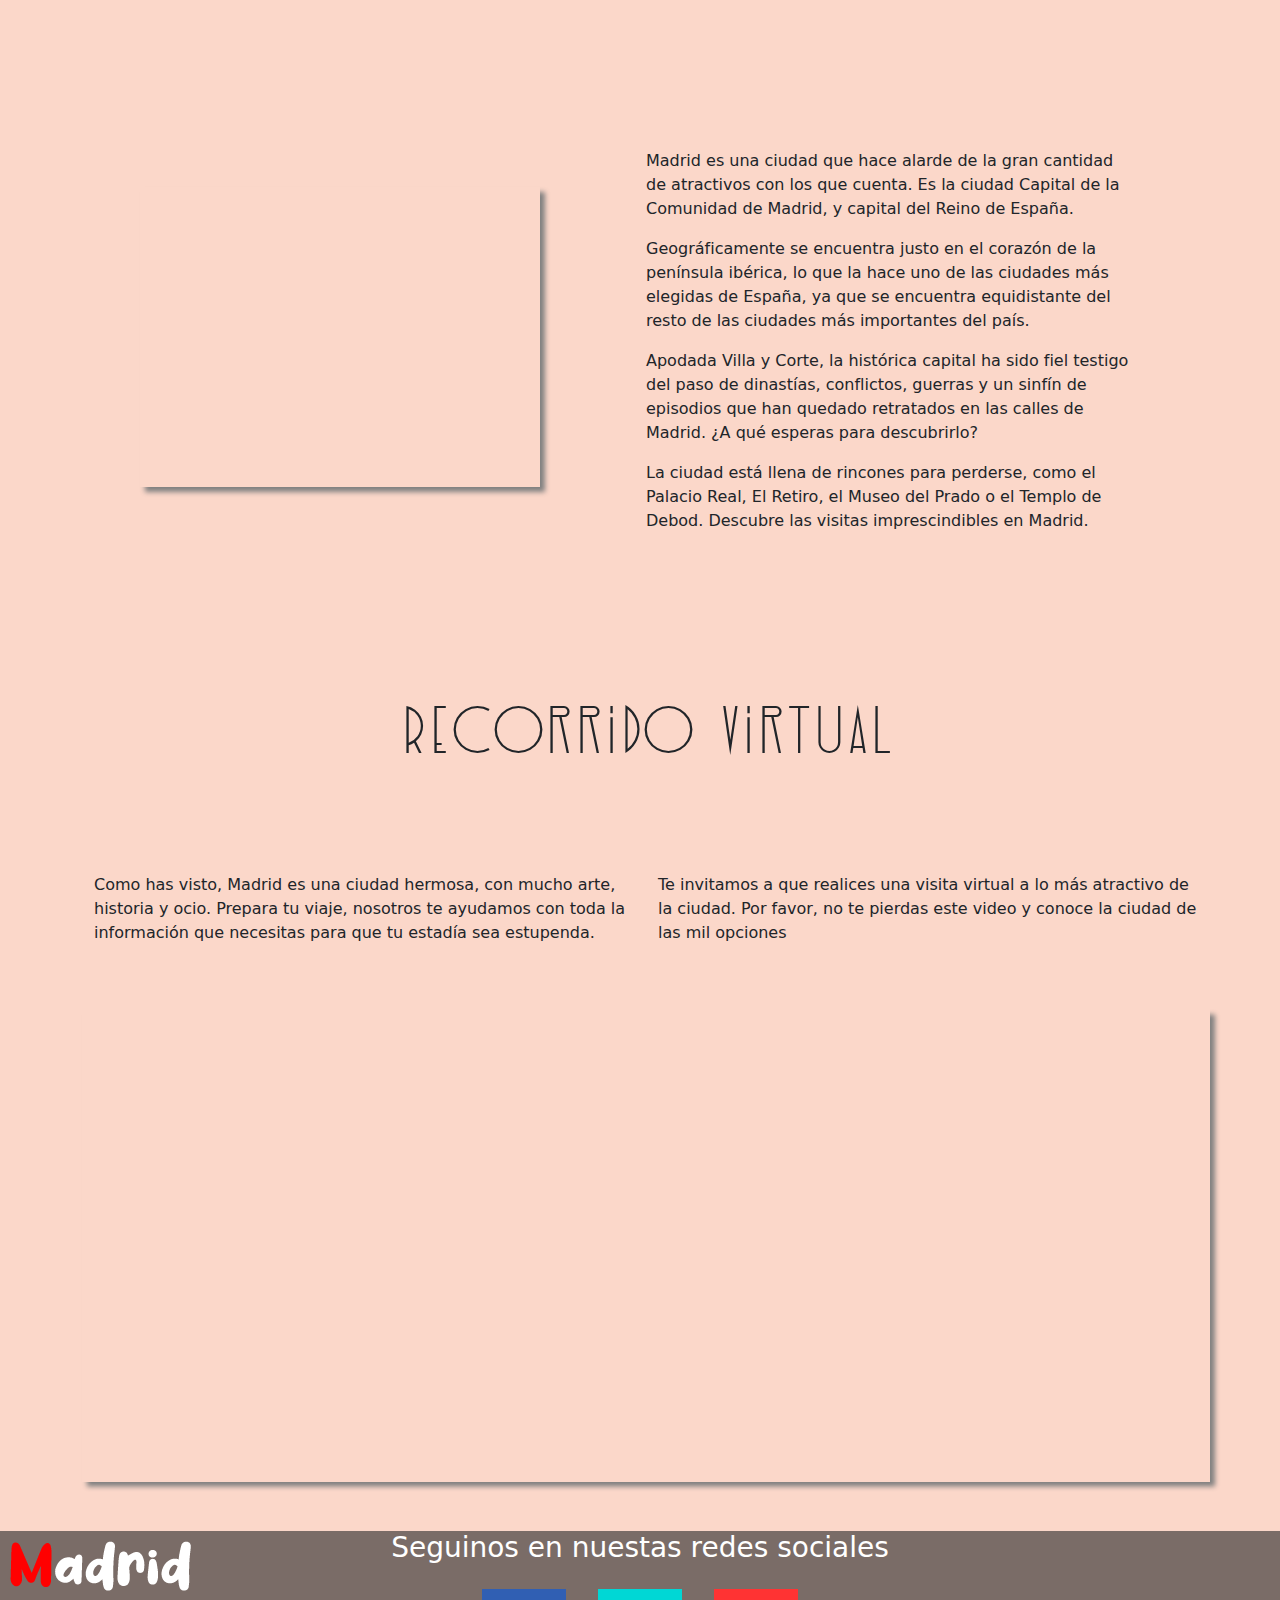
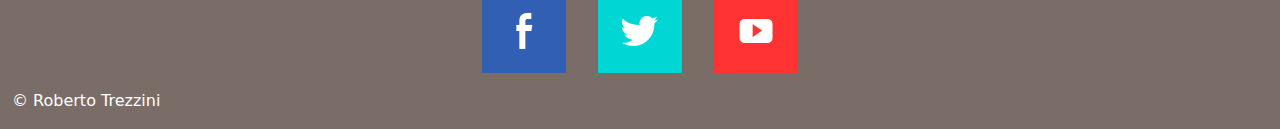
==== commit 37066f3a: "se termino con la pagina de excursiones" ====
--- a/index.html
+++ b/index.html
@@ -61,35 +61,35 @@
                                           <img src="img/panoramicaMadrid.jpg" class="d-block w-100 " alt="...">
                                           <div class="carousel-caption d-none d-md-block">
                                                 <h2 class="garine fz-title shadow fw-bold">MADRID</h2>
-                                                <p>La ciudad de las mil oportunidades.</p>
+                                                <p class="fw-bold fs-2 textShadow text-light"">La ciudad de las mil oportunidades.</p>
+                                                      </div>
+                                                </figure>
+                                                <figure class=" carousel-item">
+                                                      <img src="img/cibeles.jpg" class="d-block w-100 " alt="...">
+                                                      <div class="carousel-caption d-none d-md-block">
+                                                            <h2 class="garine fz-title text-light fw-bold">MADRID</h2>
+                                                            <p class="fw-bold fs-2 textShadow text-light"">La ciudad de las mil oportunidades.</p>
+                                                      </div>
+                                                </figure>
+                                                <figure class=" carousel-item">
+                                                                  <img src="img/palacioCristal.jpg" class="d-block w-100" alt="...">
+                                                                  <div class="carousel-caption d-none d-md-block">
+                                                                        <h2 class="garine fz-title shadow fw-bold">MADRID</h2>
+                                                                        <p class="fw-bold fs-2 textShadow text-light"">La ciudad de las mil oportunidades.</p>
+                                                      </div>
+                                                </figure>
                                           </div>
-                                    </figure>
-                                    <figure class="carousel-item">
-                                          <img src="img/cibeles.jpg" class="d-block w-100 " alt="...">
-                                          <div class="carousel-caption d-none d-md-block">
-                                                <h2 class="garine fz-title text-light fw-bold">MADRID</h2>
-                                                <p>La ciudad de las mil oportunidades.</p>
-                                          </div>
-                                    </figure>
-                                    <figure class="carousel-item">
-                                          <img src="img/palacioCristal.jpg" class="d-block w-100" alt="...">
-                                          <div class="carousel-caption d-none d-md-block">
-                                                <h2 class="garine fz-title shadow fw-bold">MADRID</h2>
-                                                <p>La ciudad de las mil oportunidades.</p>
-                                          </div>
-                                    </figure>
-                              </div>
-                              <!-- boton prev -->
-                              <button class="carousel-control-prev" type="button" data-bs-target="#carouselExampleCaptions" data-bs-slide="prev">
-                                    <span class="carousel-control-prev-icon" aria-hidden="true"></span>
-                                    <span class="visually-hidden">Previous</span>
-                              </button>
-                              <!-- boton next -->
-                              <button class="carousel-control-next" type="button" data-bs-target="#carouselExampleCaptions" data-bs-slide="next">
-                                    <span class="carousel-control-next-icon" aria-hidden="true"></span>
-                                    <span class="visually-hidden">Next</span>
-                              </button>
-                        </div>
+                                          <!-- boton prev -->
+                                          <button class=" carousel-control-prev" type="button" data-bs-target="#carouselExampleCaptions" data-bs-slide="prev">
+                                                                              <span class="carousel-control-prev-icon" aria-hidden="true"></span>
+                                                                              <span class="visually-hidden">Previous</span>
+                                                                              </button>
+                                                                              <!-- boton next -->
+                                                                              <button class="carousel-control-next" type="button" data-bs-target="#carouselExampleCaptions" data-bs-slide="next">
+                                                                                    <span class="carousel-control-next-icon" aria-hidden="true"></span>
+                                                                                    <span class="visually-hidden">Next</span>
+                                                                              </button>
+
 
 
 
--- a/css/estilos.css
+++ b/css/estilos.css
@@ -27,7 +27,7 @@
 }
 
 .fondo3 {
-    background-color: lightsalmon;
+    background-color: rgba(255, 160, 122, .5);
 }
 
 .filter {
@@ -104,10 +104,6 @@
     }
 }
 
-.columna {
-    columns: 2;
-    column-gap: 1.5rem;
-}
 
 footer {
     height: 10rem;
@@ -132,9 +128,12 @@
     text-shadow: 5px 5px 6px black;
 }
 
-.mBottom,
+.mBottom {
+    margin-bottom: 6rem;
+}
+
 .mtop {
-    margin-bottom: 6rem;
+    margin-top: 6rem;
 }
 
 .fb {
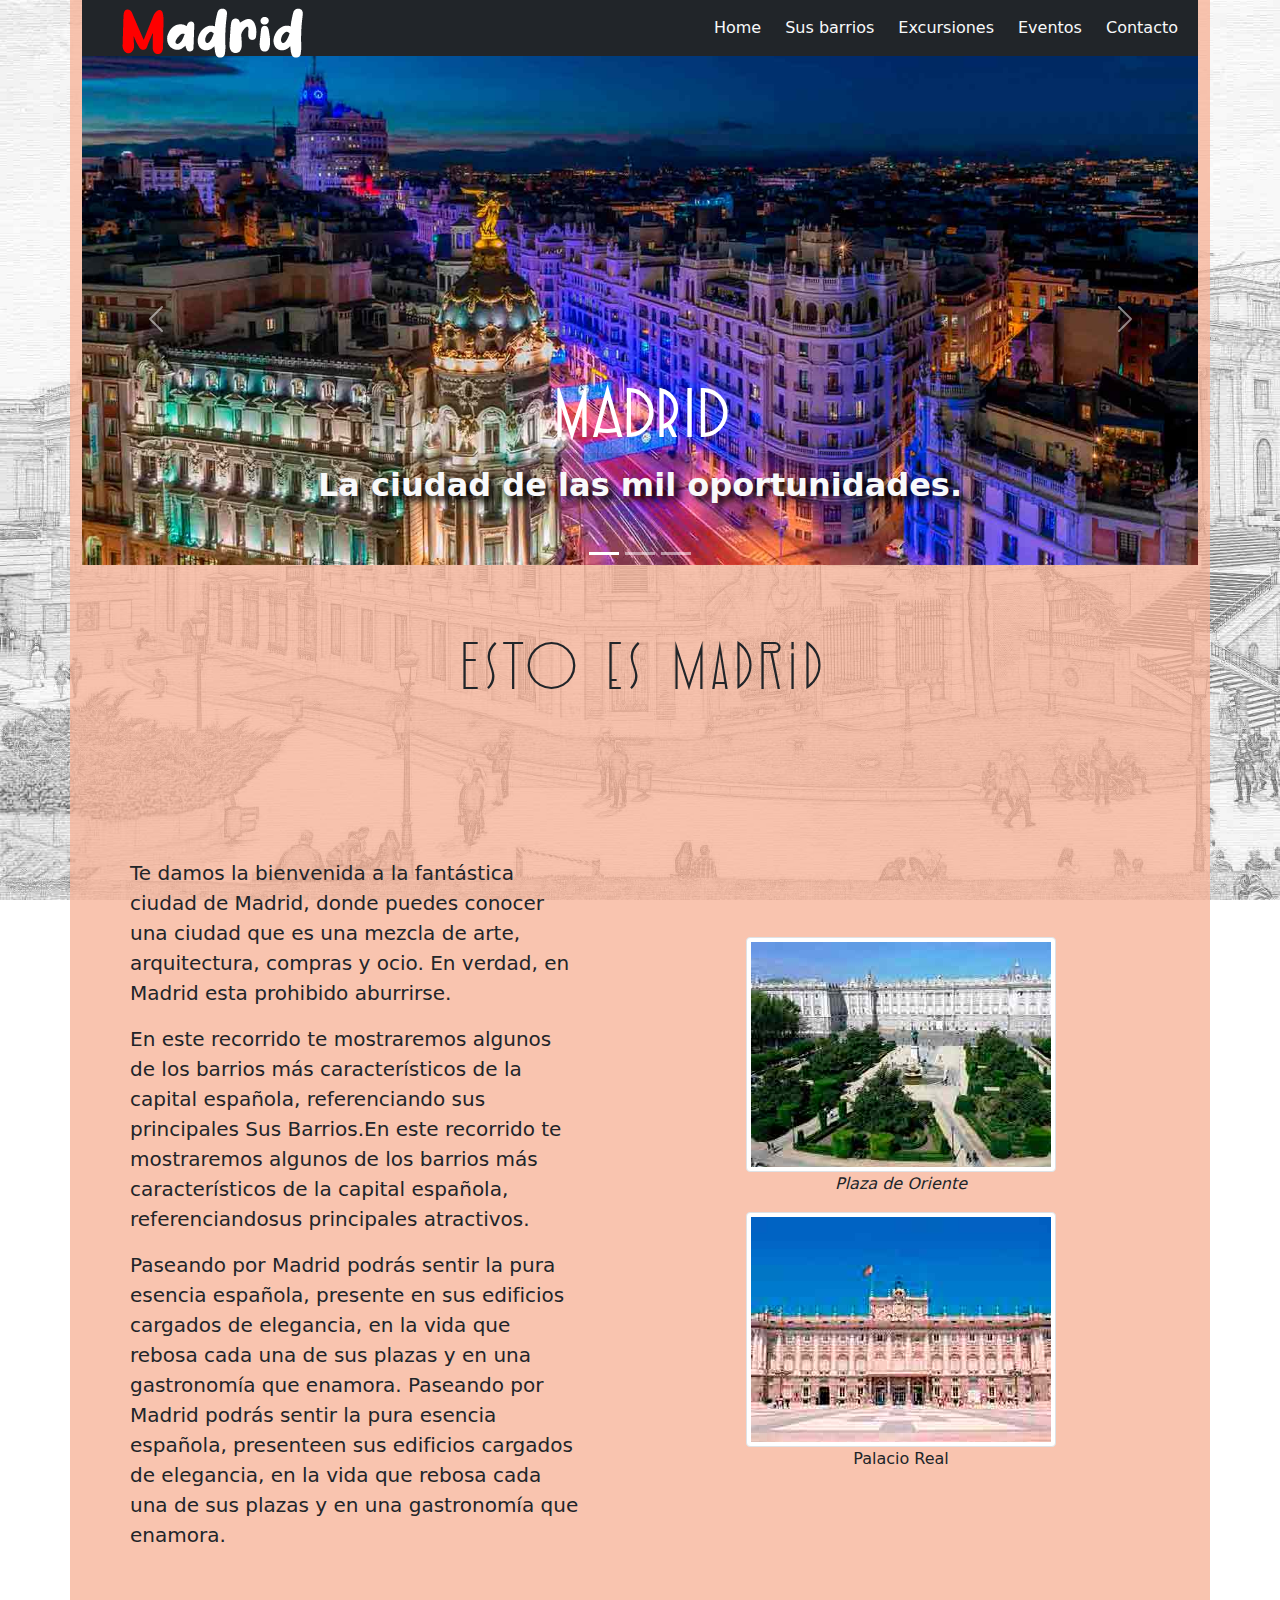
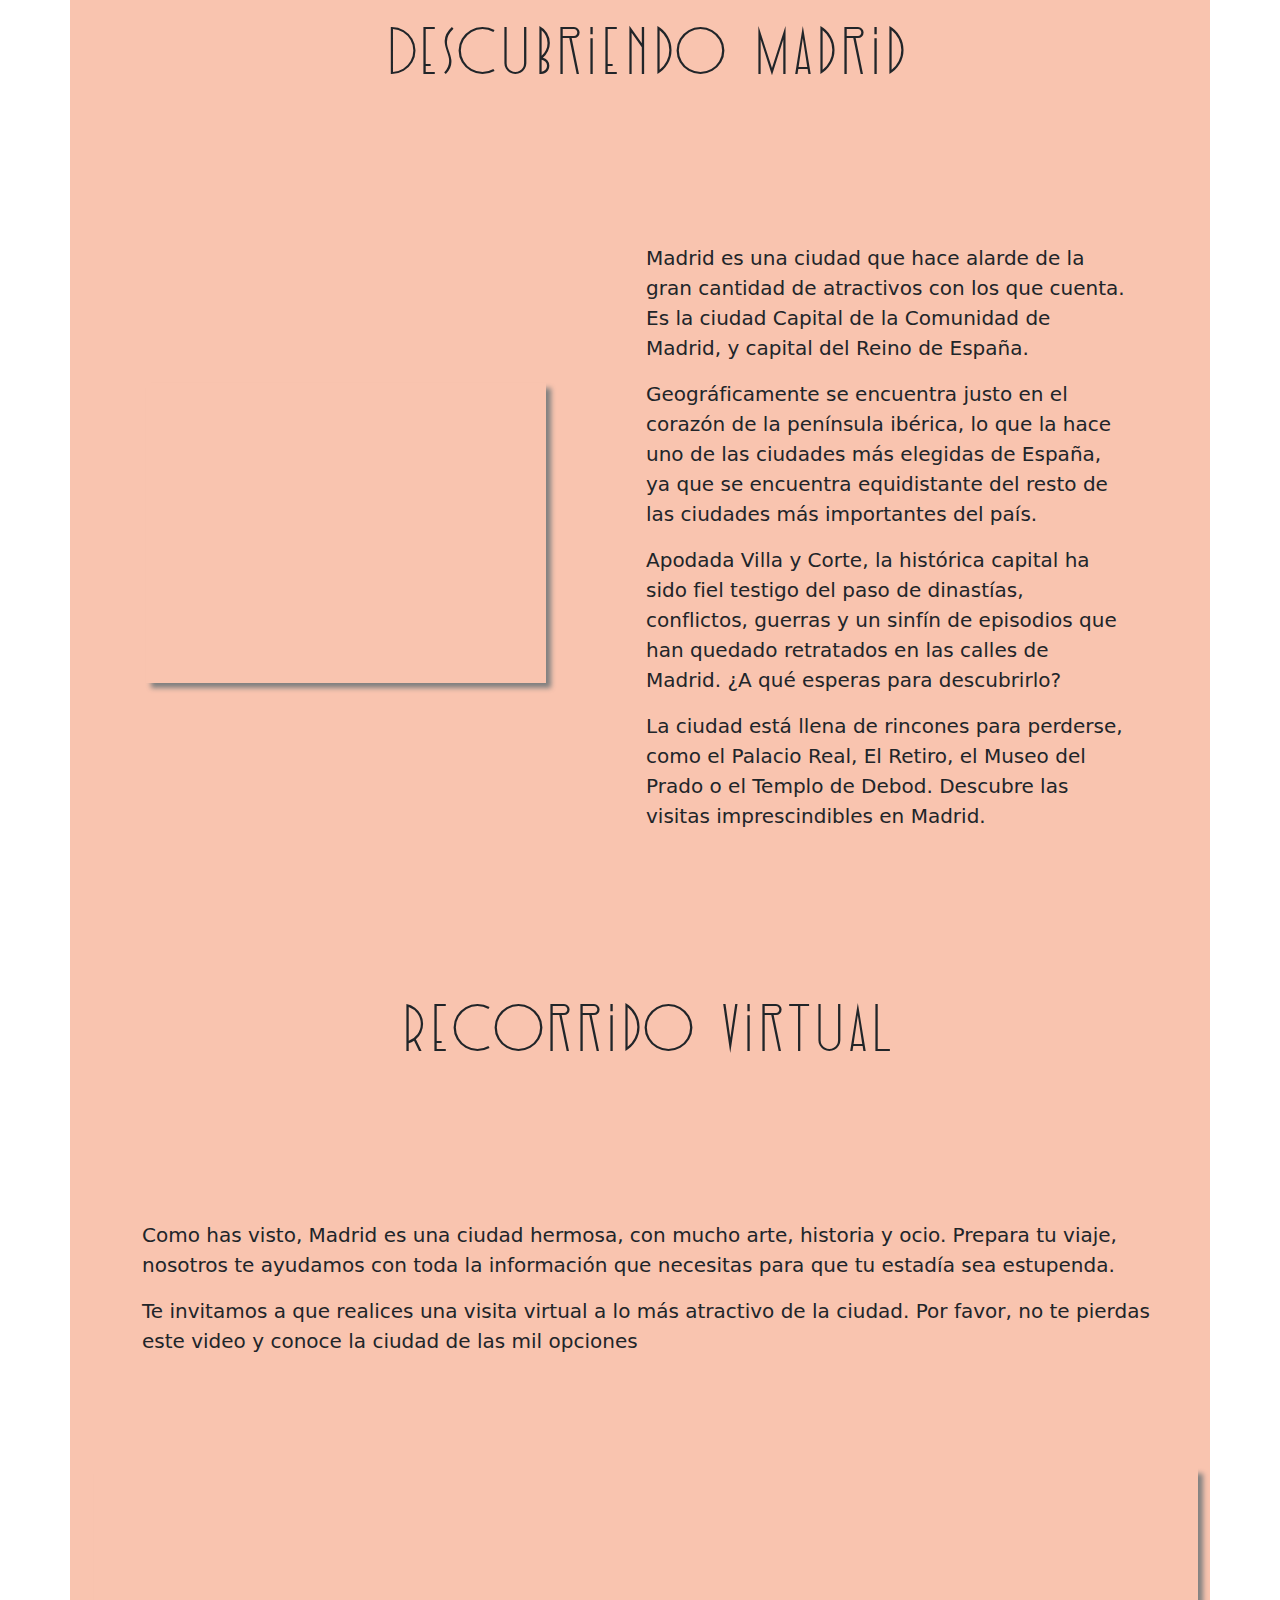
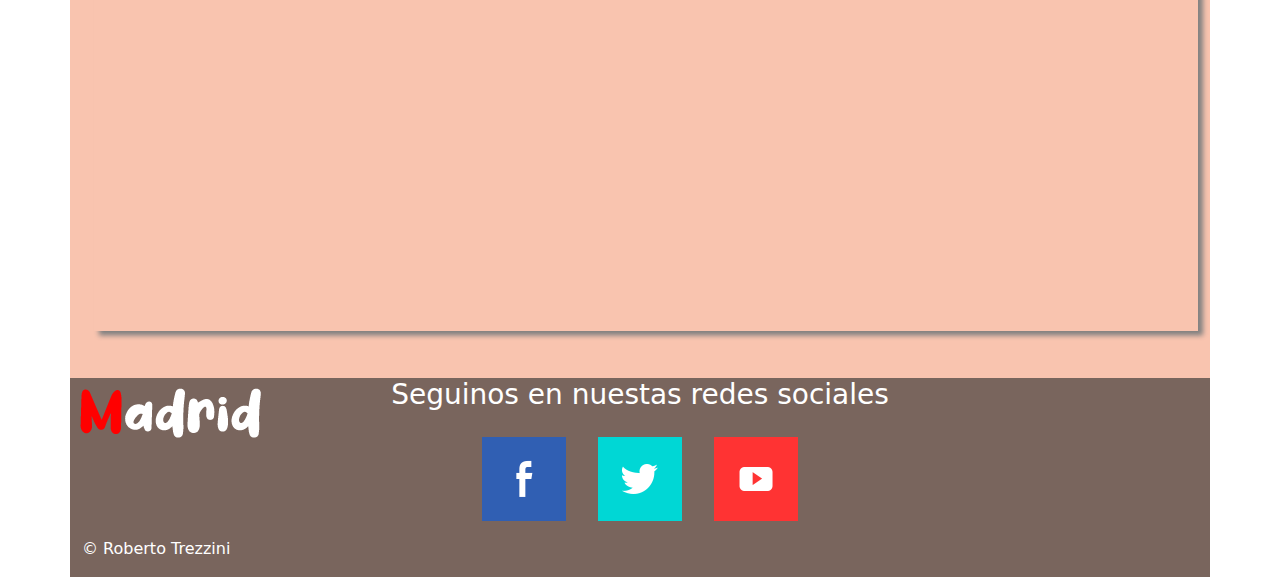
==== commit 482c479c: "pequeños arreglos en index" ====
--- a/index.html
+++ b/index.html
@@ -19,7 +19,7 @@
       </head>
 
       <body class="draw lh-base">
-            <div class="container-fluid filter">
+            <div class="container filter">
                   <nav class=" navbar navbar-expand-lg navbar-light bg-dark">
                         <div class="container">
                               <h1 id="logo">Madrid</h1>
@@ -104,7 +104,7 @@
                               <div class="row d-flex flex-column  d-lg-flex flex-lg-row justify-content-lg-between gy-5 overflow-hidden align-items-center">
 
 
-                                    <div class="col-12 col-md ps-2 pe-2 ">
+                                    <div class="col-12 col-md p-5 fs-5 ">
                                           <p> Te damos la bienvenida a la fantástica ciudad de Madrid, donde puedes conocer una ciudad que es una mezcla de arte, arquitectura, compras y ocio. En verdad, en Madrid esta prohibido aburrirse. </p>
 
                                           <p>En este recorrido te mostraremos algunos de los barrios más característicos de la capital española, referenciando sus principales Sus Barrios.En este recorrido te mostraremos algunos de los barrios más característicos de la capital española, referenciandosus principales atractivos.</p>
@@ -145,7 +145,7 @@
                                     <figure class="col-12  col-md centro ">
                                           <iframe class="sombra" src="https://www.google.com/maps/embed?pb=!1m18!1m12!1m3!1d24300.758087003192!2d-3.7240931414534866!3d40.417827279342504!2m3!1f0!2f0!3f0!3m2!1i1024!2i768!4f13.1!3m3!1m2!1s0xd42287e9fd06215%3A0xd5e109ff23e3d0c1!2sCentro%2C%20Madrid%2C%20Espa%C3%B1a!5e0!3m2!1ses!2sar!4v1641257043368!5m2!1ses!2sar" width="400" height="300" style="border:0;" allowfullscreen="" loading="lazy"></iframe>
                                     </figure>
-                                    <div class="col-12 col-md p-5">
+                                    <div class="col-12 col-md p-5 fs-5">
                                           <p>Madrid es una ciudad que hace alarde de la gran cantidad de atractivos con los que cuenta. Es la ciudad Capital de la Comunidad de Madrid, y capital del Reino de España.</p>
                                           <p> Geográficamente se encuentra justo en el corazón de la península ibérica, lo que la hace uno de las ciudades más elegidas de España, ya que se encuentra equidistante del resto de las ciudades más importantes del país.</p>
                                           <p> Apodada Villa y Corte, la histórica capital ha sido fiel testigo del paso de dinastías, conflictos, guerras y un sinfín de episodios que han quedado retratados en las calles de Madrid. ¿A qué esperas para descubrirlo?</p>
@@ -156,9 +156,11 @@
 
                         <article class="row mt-5 d-flex flex-column d-md-flex flex-md-row justify-content-around align-items-center ms-auto gy-5">
                               <h2 class="col-12 centro pb-5 garine fz-title">Recorrido virtual</h2>
-                              <p class="col-12  col-lg-6 "> Como has visto, Madrid es una ciudad hermosa, con mucho arte, historia y ocio. Prepara tu viaje, nosotros te ayudamos con toda la información que necesitas para que tu estadía sea estupenda.</p>
+                              <div class="col-12 col-md p-5 fs-5 ">
+                                    <p> Como has visto, Madrid es una ciudad hermosa, con mucho arte, historia y ocio. Prepara tu viaje, nosotros te ayudamos con toda la información que necesitas para que tu estadía sea estupenda.</p>
 
-                              <p class="col-12  col-lg-6 "> Te invitamos a que realices una visita virtual a lo más atractivo de la ciudad. Por favor, no te pierdas este video y conoce la ciudad de las mil opciones </p>
+                                    <p> Te invitamos a que realices una visita virtual a lo más atractivo de la ciudad. Por favor, no te pierdas este video y conoce la ciudad de las mil opciones </plass=>
+                              </div>
 
 
 
--- a/css/estilos.css
+++ b/css/estilos.css
@@ -1,183 +1,197 @@
 @font-face {
-    font-family: "garinefirst";
-    src: url("../fuentes/garine-first-webfont.eot");
-    src: url("../fuentes/garine-first-webfont.eot?#iefix") format("embedded-opentype"), url("../fuentes/garine-first-webfont.woff2") format("woff2"), url("../fuentes/garine-first-webfont.woff") format("woff"), url("../fuentes/garine-first-webfont.svg#garinefirst") format("svg");
-    font-weight: normal;
-    font-style: normal;
+  font-family: "garinefirst";
+  src: url("../fuentes/garine-first-webfont.eot");
+  src: url("../fuentes/garine-first-webfont.eot?#iefix") format("embedded-opentype"), url("../fuentes/garine-first-webfont.woff2") format("woff2"), url("../fuentes/garine-first-webfont.woff") format("woff"), url("../fuentes/garine-first-webfont.svg#garinefirst") format("svg");
+  font-weight: normal;
+  font-style: normal;
 }
 
 .garine {
-    font-family: "garinefirst";
+  font-family: "garinefirst";
 }
 
 .fz-title {
-    font-size: 4rem;
+  font-size: 4rem;
 }
 
 .borde {
-    border: 1px solid black;
+  border: 1px solid black;
 }
 
 .fondo1 {
-    background-color: pink;
+  background-color: pink;
 }
 
 .fondo2 {
-    background-color: lightcoral;
+  background-color: lightcoral;
 }
 
 .fondo3 {
-    background-color: rgba(255, 160, 122, .5);
+  background-color: rgba(255, 160, 122, 0.5);
 }
 
 .filter {
-    background-color: rgba(247, 176, 148, .5)
+  background-color: rgba(247, 176, 148, 0.75);
 }
 
 .fondo4 {
-    background-color: palegreen;
+  background-color: palegreen;
 }
 
 .fondo5 {
-    background-color: darkseagreen;
+  background-color: darkseagreen;
 }
 
 .fondo6 {
-    background-color: aquamarine;
+  background-color: aquamarine;
 }
 
 .color {
-    color: white;
+  color: white;
 }
 
 .colorTitulo {
-    color: antiquewhite;
+  color: antiquewhite;
 }
 
 .alto {
-    height: 300px;
+  height: 300px;
 }
 
 .vinculo {
-    list-style: none;
+  list-style: none;
 }
 
 .link {
-    text-decoration: none;
+  text-decoration: none;
 }
 
 .header {
-    background-image: url("../img/panoramicaMadrid.jpg");
-    background-repeat: no-repeat;
-    background-size: cover;
-    background-attachment: fixed;
+  background-image: url("../img/panoramicaMadrid.jpg");
+  background-repeat: no-repeat;
+  background-size: cover;
+  background-attachment: fixed;
 }
 
 .pantalla {
-    height: 100vh !important;
+  height: 100vh !important;
 }
 
 .centro {
-    text-align: center;
+  text-align: center;
 }
 
 header {
-    position: relative;
+  position: relative;
 }
 
 #logo {
-    width: 181px;
-    height: 80px;
-    background-image: url("../img/logoblanco.png");
-    background-repeat: no-repeat;
-    background-size: contain;
-    font-size: 0;
-    position: absolute;
-    top: 8px;
-    left: 40px;
-    z-index: 1;
+  width: 181px;
+  height: 80px;
+  background-image: url("../img/logoblanco.png");
+  background-repeat: no-repeat;
+  background-size: contain;
+  font-size: 0;
+  position: absolute;
+  top: 8px;
+  left: 40px;
+  z-index: 1;
 }
 
 @media screen and (max-width: 991px) {
-    #logo {
-        left: calc(50% - 90.5px)
-    }
+  #logo {
+    left: calc(50% - 90.5px);
+  }
 }
 
-
-footer {
-    height: 10rem;
-
-    background-color: rgba(44, 43, 43, 0.623);
-}
-
-.draw {
+@media screen and (min-width: 576px) {
+  .draw {
     background-image: url("../img/dibujo2.jpg");
     background-repeat: no-repeat;
     background-size: cover;
     background-attachment: fixed;
+  }
+}
 
+footer {
+  height: 10rem;
+  background-color: rgba(44, 43, 43, 0.623);
 }
 
 .sombra {
-    box-shadow: 5px 5px 5px gray;
+  -webkit-box-shadow: 5px 5px 5px gray;
+          box-shadow: 5px 5px 5px gray;
 }
 
-
 .textShadow {
-    text-shadow: 5px 5px 6px black;
+  text-shadow: 5px 5px 6px black;
 }
 
 .mBottom {
-    margin-bottom: 6rem;
+  margin-bottom: 6rem;
 }
 
 .mtop {
-    margin-top: 6rem;
+  margin-top: 6rem;
 }
 
 .fb {
-    display: inline-block;
-    background-image: url("../img/sprite.png");
-    width: 84px;
-    height: 84px;
-    font-size: 0;
-    background-position: 0px -84px;
+  display: inline-block;
+  background-image: url("../img/sprite.png");
+  width: 84px;
+  height: 84px;
+  font-size: 0;
+  background-position: 0px -84px;
 }
 
 .tw {
-    display: inline-block;
-    background-image: url("../img/sprite.png");
-    width: 84px;
-    height: 84px;
-    font-size: 0;
-    background-position: -672px -84px;
-
+  display: inline-block;
+  background-image: url("../img/sprite.png");
+  width: 84px;
+  height: 84px;
+  font-size: 0;
+  background-position: -672px -84px;
 }
 
 .yt {
-    display: inline-block;
-    background-image: url("../img/sprite.png");
-    width: 84px;
-    height: 84px;
-    font-size: 0;
-    background-position: -840px -84px;
-
+  display: inline-block;
+  background-image: url("../img/sprite.png");
+  width: 84px;
+  height: 84px;
+  font-size: 0;
+  background-position: -840px -84px;
 }
 
 .list--style {
-    list-style: none;
+  list-style: none;
 }
 
 #logo--footer {
-    width: 181px;
-    height: 80px;
-    background-image: url("../img/logoblanco.png");
-    background-repeat: no-repeat;
-    background-size: contain;
-    font-size: 0;
-    position: absolute;
-    top: 10px;
-    left: 10px;
-    z-index: 1;
-}+  width: 181px;
+  height: 80px;
+  background-image: url("../img/logoblanco.png");
+  background-repeat: no-repeat;
+  background-size: contain;
+  font-size: 0;
+  position: absolute;
+  top: 10px;
+  left: 10px;
+  z-index: 1;
+}
+
+.contacto__header {
+  width: 100vw;
+  height: 40vh;
+  background-image: url("../img/debod-desk.jpg");
+  background-size: cover;
+  background-repeat: no-repeat;
+  background-attachment: fixed;
+}
+
+.contacto__fondo {
+  background-image: url("../img/dibuSol.jpg");
+  background-repeat: no-repeat;
+  background-attachment: fixed;
+  background-size: cover;
+}
+/*# sourceMappingURL=estilos.css.map */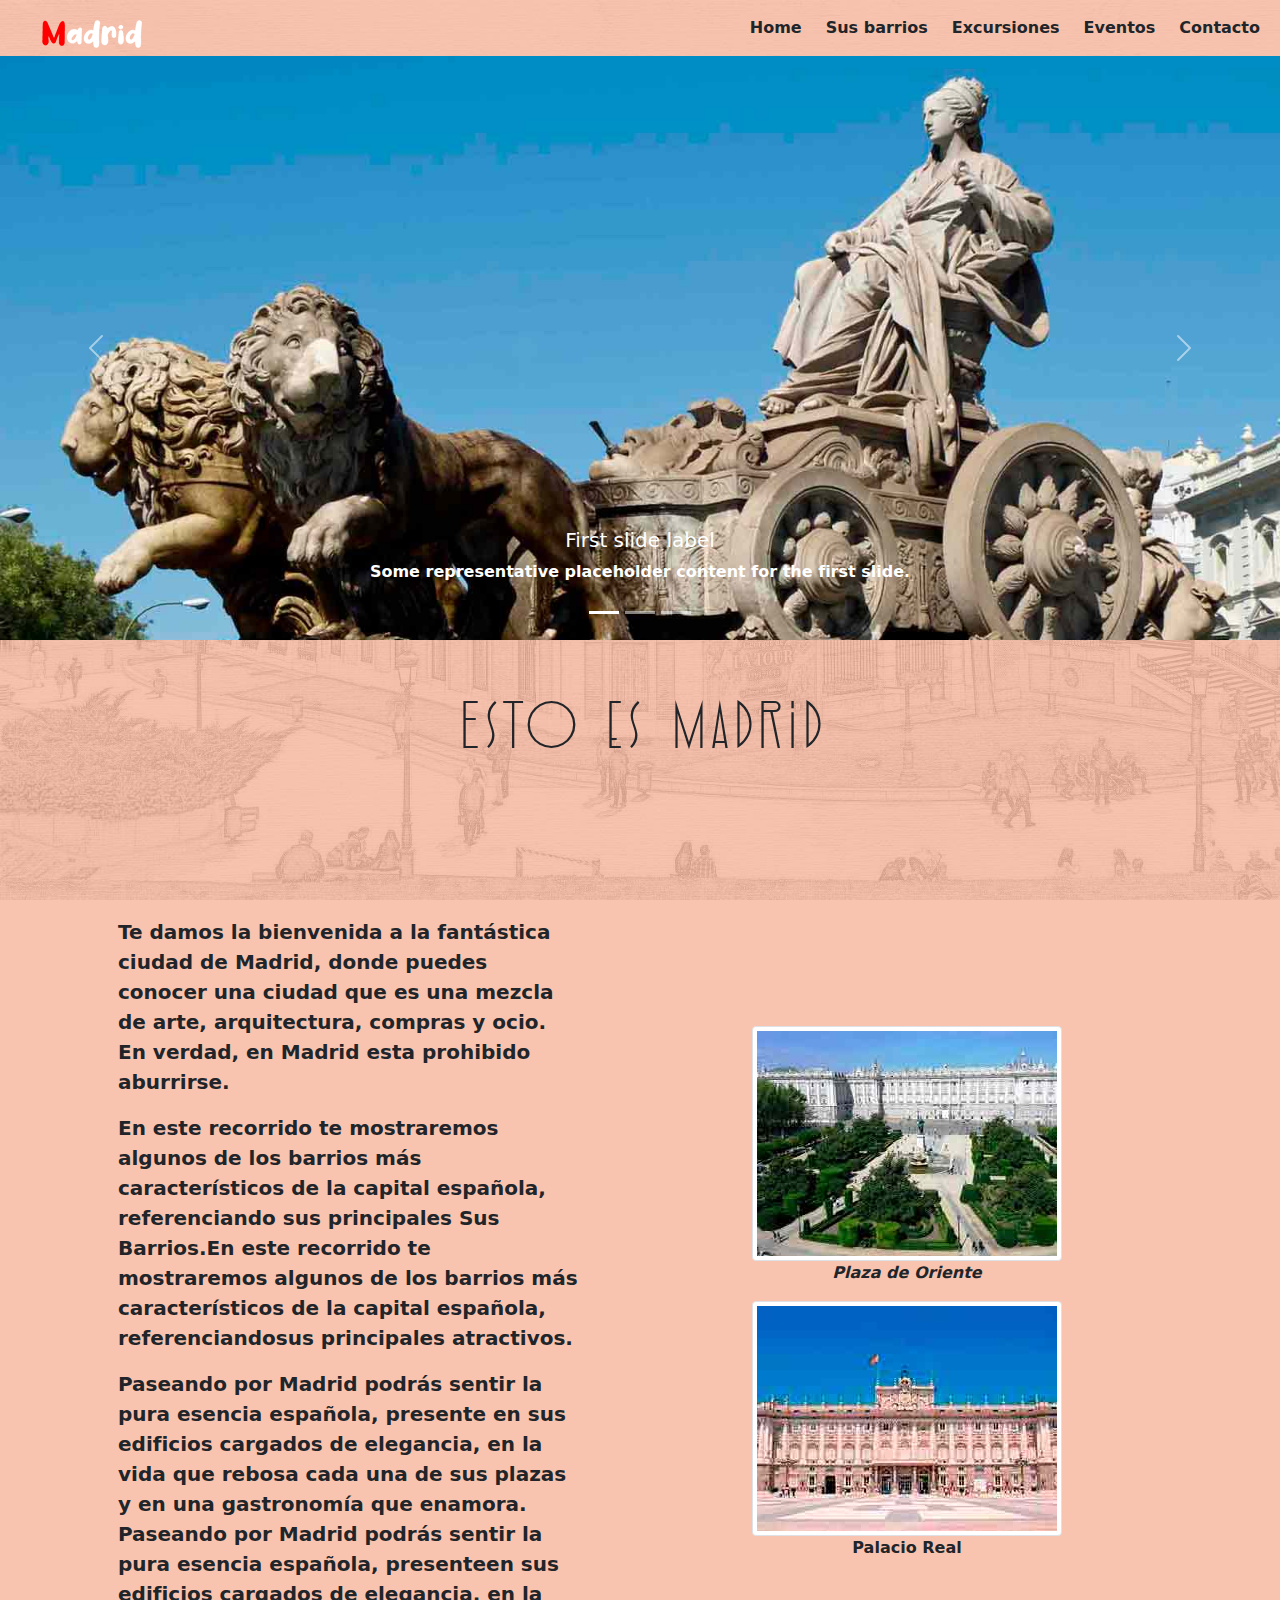
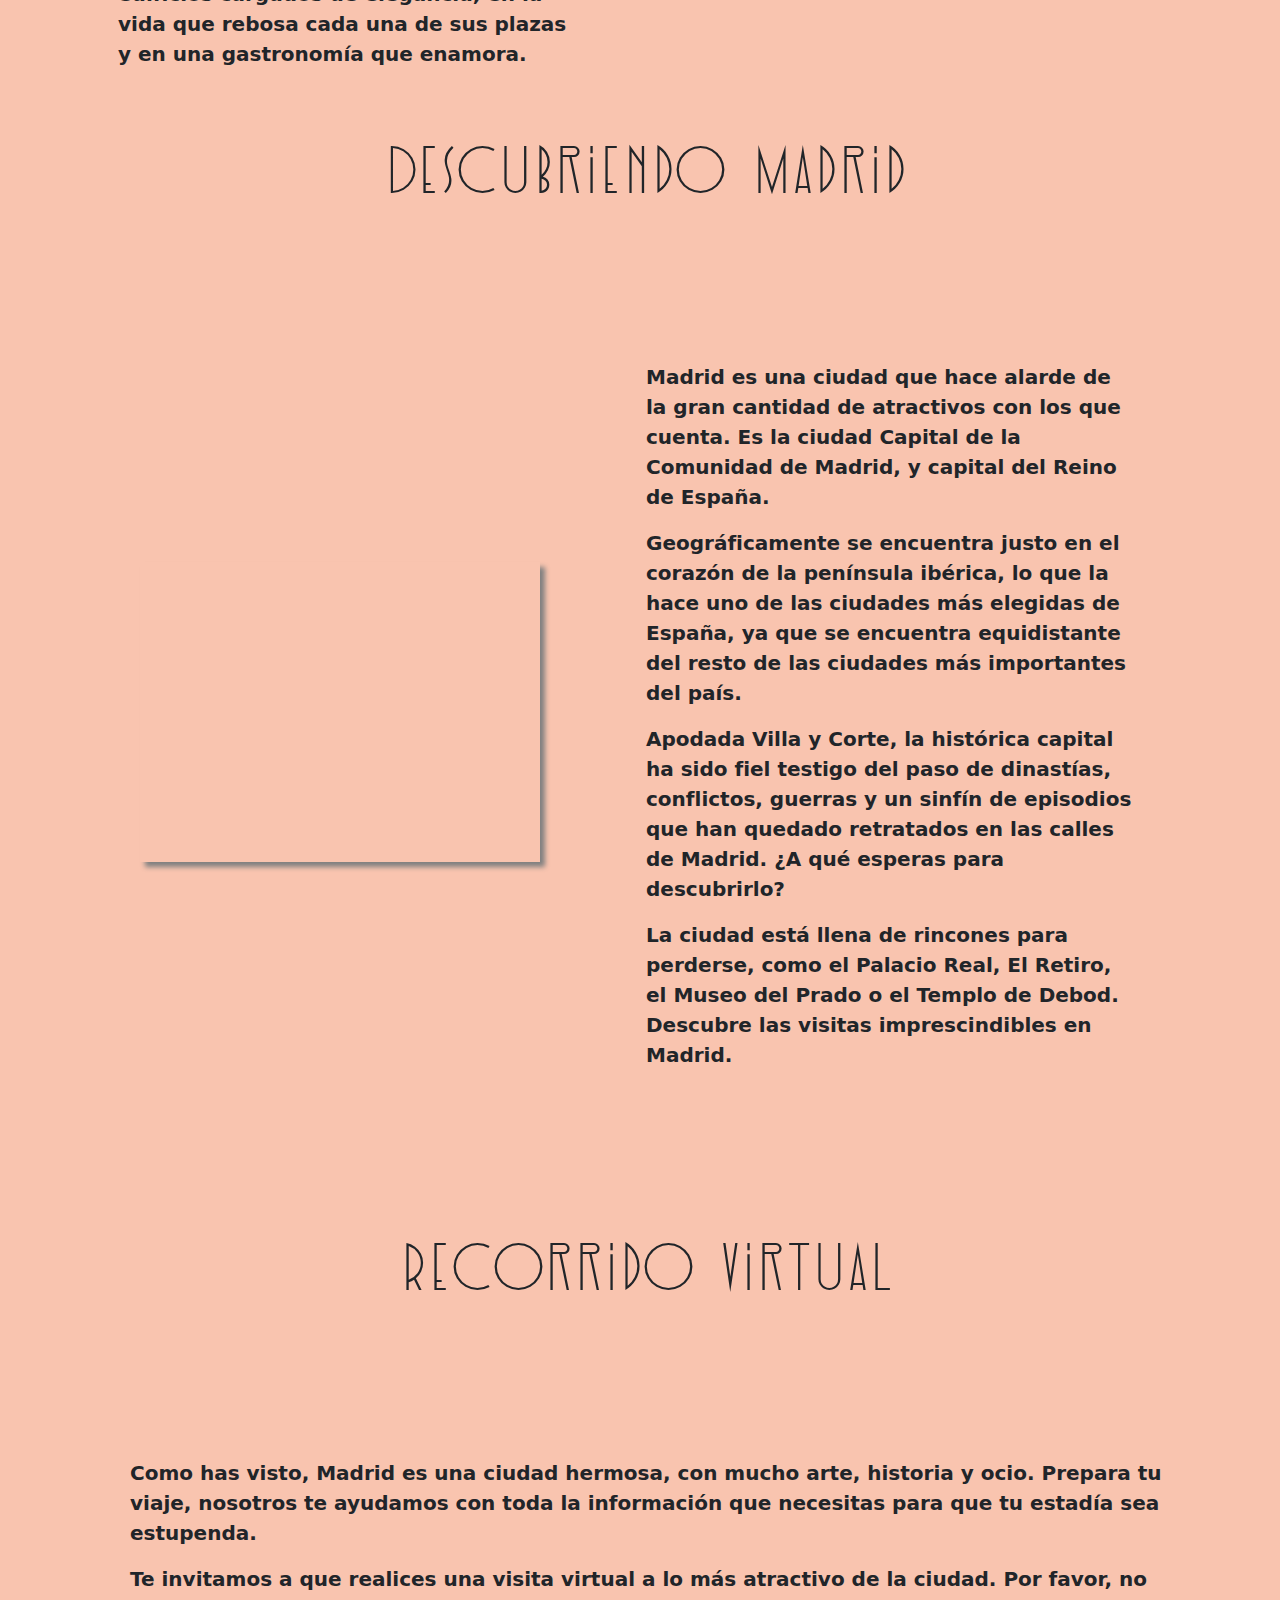
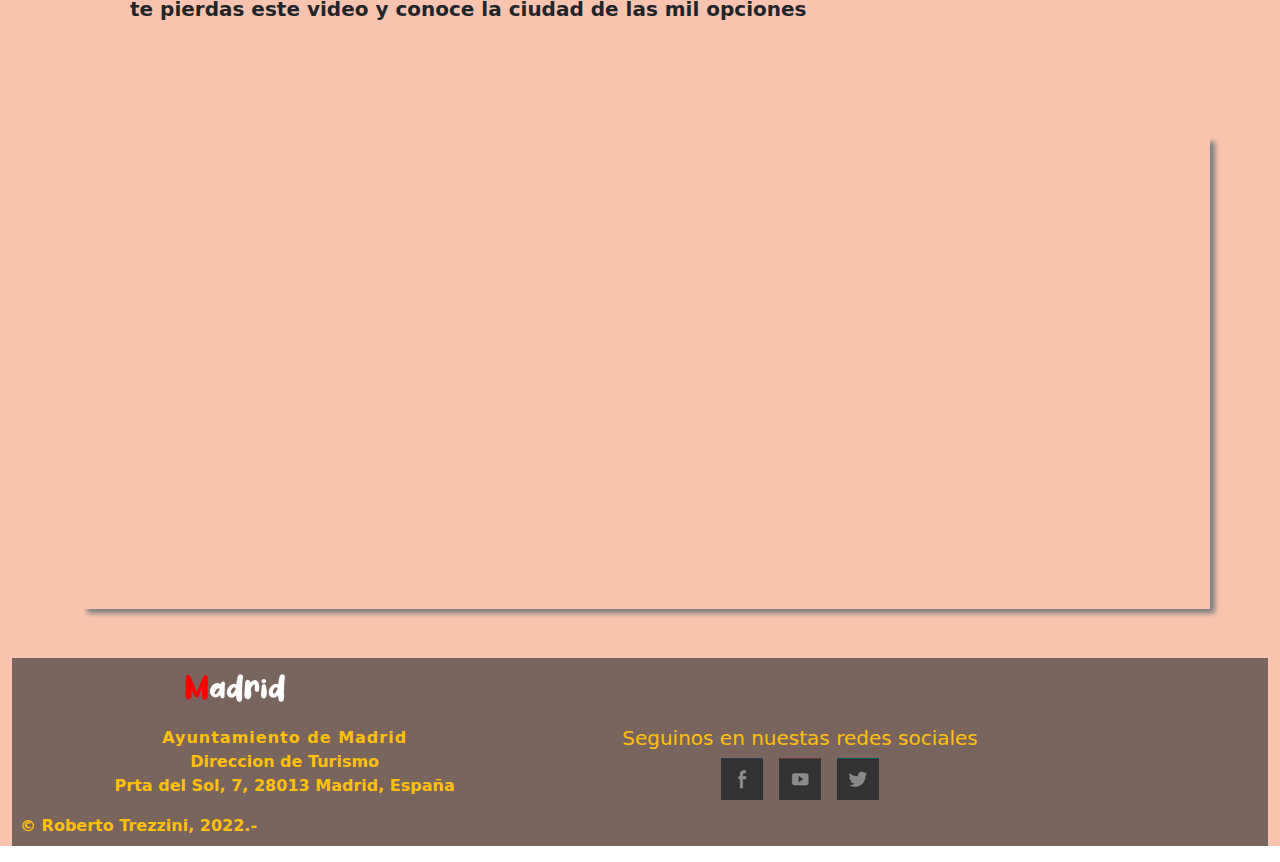
==== commit e4069130: "se retocaron algunos detalles del footer y se corrigio la web page de info.html" ====
--- a/index.html
+++ b/index.html
@@ -19,79 +19,76 @@
       </head>
 
       <body class="draw lh-base">
-            <div class="container filter">
-                  <nav class=" navbar navbar-expand-lg navbar-light bg-dark">
-                        <div class="container">
+            <div class="container-fluid filter mb-0 py-0">
+
+                  <nav class="  navbar navbar-expand-lg navbar-light">
+                        <div class="container-fluid p-0">
+
                               <h1 id="logo">Madrid</h1>
 
-                              <button class="navbar-toggler" type="button" data-bs-toggle="collapse" data-bs-target="#navbarNav" aria-controls="navbarNav" aria-expanded="false" aria-label="Toggle navigation">
-                                    <span class="navbar-toggler-icon fondo2"></span>
+                              <button class="navbar-toggler border-0" type="button" data-bs-toggle="collapse" data-bs-target="#navbarNav" aria-controls="navbarNav" aria-expanded="false" aria-label="Toggle navigation">
+                                    <span class="navbar-toggler-icon "></span>
                               </button>
                               <div class="collapse navbar-collapse" id="navbarNav">
                                     <ul class="navbar-nav text-lg-end ms-auto">
                                           <li class="nav-item ms-2">
-                                                <a class="nav-link active text-light  text-center " href="#">Home</a>
-                                          </li>
-                                          <li class="nav-item ms-2">
-                                                <a class="nav-link text-light text-nowrap  text-center" href="./pages/atractivos.html">Sus barrios</a>
-                                          </li>
-                                          <li class="nav-item ms-2">
-                                                <a class="nav-link text-light  text-center" href="./pages/excursio.html">Excursiones</a>
-                                          </li>
-                                          <li class="nav-item ms-2">
-                                                <a class="nav-link text-light  text-center" href="./pages/info.html">Eventos</a>
-                                          </li>
-                                          <li class="nav-item ms-2">
-                                                <a class="nav-link text-light  text-center" href="./pages/contacto.html">Contacto</a>
+                                                <a class="nav-link active text-dark  text-center " href="#">Home</a>
+                                          </li>
+                                          <li class="nav-item ms-2">
+                                                <a class="nav-link text-dark text-nowrap  text-center" href="./pages/atractivos.html">Sus barrios</a>
+                                          </li>
+                                          <li class="nav-item ms-2">
+                                                <a class="nav-link text-dark  text-center" href="./pages/excursio.html">Excursiones</a>
+                                          </li>
+                                          <li class="nav-item ms-2">
+                                                <a class="nav-link text-dark  text-center" href="./pages/info.html">Eventos</a>
+                                          </li>
+                                          <li class="nav-item ms-2">
+                                                <a class="nav-link text-dark  text-center" href="./pages/contacto.html">Contacto</a>
                                           </li>
                                     </ul>
                               </div>
                         </div>
                   </nav>
                   <header class="row">
-
-                        <div id="carouselExampleCaptions" class="carousel slide" data-bs-ride="carousel">
+                        <div id="carouselExampleCaptions" class="carousel slide p-0" data-bs-ride="carousel">
                               <div class="carousel-indicators">
                                     <button type="button" data-bs-target="#carouselExampleCaptions" data-bs-slide-to="0" class="active" aria-current="true" aria-label="Slide 1"></button>
                                     <button type="button" data-bs-target="#carouselExampleCaptions" data-bs-slide-to="1" aria-label="Slide 2"></button>
                                     <button type="button" data-bs-target="#carouselExampleCaptions" data-bs-slide-to="2" aria-label="Slide 3"></button>
                               </div>
                               <div class="carousel-inner">
-                                    <figure class="carousel-item active">
+                                    <div class="carousel-item active">
+                                          <img src="img/cibeles.jpg" class="d-block w-100 " alt="...">
+                                          <div class="carousel-caption d-none d-md-block">
+                                                <h5>First slide label</h5>
+                                                <p>Some representative placeholder content for the first slide.</p>
+                                          </div>
+                                    </div>
+                                    <div class="carousel-item">
                                           <img src="img/panoramicaMadrid.jpg" class="d-block w-100 " alt="...">
                                           <div class="carousel-caption d-none d-md-block">
-                                                <h2 class="garine fz-title shadow fw-bold">MADRID</h2>
-                                                <p class="fw-bold fs-2 textShadow text-light"">La ciudad de las mil oportunidades.</p>
-                                                      </div>
-                                                </figure>
-                                                <figure class=" carousel-item">
-                                                      <img src="img/cibeles.jpg" class="d-block w-100 " alt="...">
-                                                      <div class="carousel-caption d-none d-md-block">
-                                                            <h2 class="garine fz-title text-light fw-bold">MADRID</h2>
-                                                            <p class="fw-bold fs-2 textShadow text-light"">La ciudad de las mil oportunidades.</p>
-                                                      </div>
-                                                </figure>
-                                                <figure class=" carousel-item">
-                                                                  <img src="img/palacioCristal.jpg" class="d-block w-100" alt="...">
-                                                                  <div class="carousel-caption d-none d-md-block">
-                                                                        <h2 class="garine fz-title shadow fw-bold">MADRID</h2>
-                                                                        <p class="fw-bold fs-2 textShadow text-light"">La ciudad de las mil oportunidades.</p>
-                                                      </div>
-                                                </figure>
+                                                <h5>Second slide label</h5>
+                                                <p>Some representative placeholder content for the second slide.</p>
                                           </div>
-                                          <!-- boton prev -->
-                                          <button class=" carousel-control-prev" type="button" data-bs-target="#carouselExampleCaptions" data-bs-slide="prev">
-                                                                              <span class="carousel-control-prev-icon" aria-hidden="true"></span>
-                                                                              <span class="visually-hidden">Previous</span>
-                                                                              </button>
-                                                                              <!-- boton next -->
-                                                                              <button class="carousel-control-next" type="button" data-bs-target="#carouselExampleCaptions" data-bs-slide="next">
-                                                                                    <span class="carousel-control-next-icon" aria-hidden="true"></span>
-                                                                                    <span class="visually-hidden">Next</span>
-                                                                              </button>
-
-
-
+                                    </div>
+                                    <div class="carousel-item">
+                                          <img src="img/palacioCristal.jpg" class="d-block w-100" alt="...">
+                                          <div class="carousel-caption d-none d-md-block">
+                                                <h5>Third slide label</h5>
+                                                <p>Some representative placeholder content for the third slide.</p>
+                                          </div>
+                                    </div>
+                              </div>
+                              <button class="carousel-control-prev" type="button" data-bs-target="#carouselExampleCaptions" data-bs-slide="prev">
+                                    <span class="carousel-control-prev-icon" aria-hidden="true"></span>
+                                    <span class="visually-hidden">Previous</span>
+                              </button>
+                              <button class="carousel-control-next" type="button" data-bs-target="#carouselExampleCaptions" data-bs-slide="next">
+                                    <span class="carousel-control-next-icon" aria-hidden="true"></span>
+                                    <span class="visually-hidden">Next</span>
+                              </button>
+                        </div>
 
 
                   </header>
@@ -173,20 +170,47 @@
                         </article>
                   </section>
 
-                  <footer class="row color h-auto position-relative ">
-                        <h2 id="logo--footer" class="p-5">Madrid</h2>
-                        <h3 class="text-center">Seguinos en nuestas redes sociales</h3>
-                        <ul class="d-flex justify-content-center align-items-center">
-                              <li class="list--style px-3"><a class="fb" href="https://www.facebook.com">Facebook</a></li>
-                              <li class="list--style px-3"><a class="tw" href="https://twitter.com/?lang=es">Twitter</a></li>
-                              <li class="list--style px-3"><a class="yt" href="https://www.youtube.com/">YouTube</a></li>
-                        </ul>
-                        <p class="col-12 text-start fs-6">&copy Roberto Trezzini</p>
+                  <footer class="container-fluid h-auto p-0">
+                        <div class="py-3 ps-xl-3 w-75 mx-auto">
+                              <h2 id="logo--footer" class="col-12 col-md justify-content-md-center">Madrid</h2>
+                        </div>
+                        <div class="row">
+                              <ul class="col-12 col-md-5 d-flex flex-column justify-content-center ps-5 text-warning">
+                                    <li class="list--style fw-bolder letterSpace text-center">Ayuntamiento de Madrid</li>
+                                    <li class="list--style fw-bold text-center">Direccion de Turismo</li>
+                                    <li class="list--style text-center text-md-center">Prta del Sol, 7, 28013 Madrid, España</li>
+                              </ul>
+
+                              <div class="col-12 col-md-5 d-flex flex-column d-lg-flex flex-row">
+                                    <h3 class="text-warning fs-5 text-center">Seguinos en nuestas redes sociales</h3>
+                                    <ul class="d-flex justify-content-center p-0 m-0">
+                                          <li class="col-auto list--style px-2""><a class=" fb d-block" href="https://www.facebook.com">Facebook</a></li>
+                                          <li class="col-auto list--style px-2"><a class="yt d-block " href="https://www.youtube.com/">YouTube</a></li>
+                                          <li class="col-auto list--style px-2"><a class="tw d-block " href="https://twitter.com/?lang=es">Twitter</a></li>
+                                    </ul>
+                              </div>
+                        </div>
+                        <div>
+                              <p class="col-12 text-start fs-6 text-warning ps-2 pb-2">&copy Roberto Trezzini, 2022.-</p>
+                        </div>
+
+
+
                   </footer>
+
+
             </div>
+
+
+
+
+
             <script src="js/picturefill.js"></script>
             <script src="js/bootstrap.bundle.js"></script>
 
+
+
+            </div>
       </body>
 
 </html>--- a/css/estilos.css
+++ b/css/estilos.css
@@ -55,10 +55,10 @@
 }
 
 .alto {
-  height: 300px;
-}
-
-.vinculo {
+  height: 4rem;
+}
+
+.height .vinculo {
   list-style: none;
 }
 
@@ -86,21 +86,22 @@
 }
 
 #logo {
-  width: 181px;
-  height: 80px;
+  width: 100px;
+  height: 28px;
   background-image: url("../img/logoblanco.png");
   background-repeat: no-repeat;
-  background-size: contain;
-  font-size: 0;
+  background-size: cover;
   position: absolute;
-  top: 8px;
-  left: 40px;
+  text-indent: -100000px;
+  top: 20px;
+  left: 30px;
   z-index: 1;
 }
 
 @media screen and (max-width: 991px) {
-  #logo {
-    left: calc(50% - 90.5px);
+  #logo,
+  .logo--footer {
+    left: calc(50% - 50px);
   }
 }
 
@@ -110,6 +111,7 @@
     background-repeat: no-repeat;
     background-size: cover;
     background-attachment: fixed;
+    font-weight: 600;
   }
 }
 
@@ -136,30 +138,57 @@
 }
 
 .fb {
-  display: inline-block;
-  background-image: url("../img/sprite.png");
-  width: 84px;
-  height: 84px;
-  font-size: 0;
-  background-position: 0px -84px;
+  background-image: url("../img/sprite2.png");
+  width: 42px;
+  height: 42px;
+  font-size: 0;
+  background-position: -0px -84px;
+  -webkit-transition: all 0.3s ease;
+  transition: all 0.3s ease;
+}
+
+.fb:hover {
+  background-image: url("../img/sprite2.png");
+  width: 42px;
+  height: 42px;
+  font-size: 0;
+  background-position: -0px -42px;
 }
 
 .tw {
-  display: inline-block;
-  background-image: url("../img/sprite.png");
-  width: 84px;
-  height: 84px;
-  font-size: 0;
-  background-position: -672px -84px;
+  background-image: url("../img/sprite2.png");
+  width: 42px;
+  height: 42px;
+  font-size: 0;
+  background-position: -336px -84px;
+  -webkit-transition: all 0.3s ease;
+  transition: all 0.3s ease;
+}
+
+.tw:hover {
+  background-image: url("../img/sprite2.png");
+  width: 42px;
+  height: 42px;
+  font-size: 0;
+  background-position: -336px -42px;
 }
 
 .yt {
-  display: inline-block;
-  background-image: url("../img/sprite.png");
-  width: 84px;
-  height: 84px;
-  font-size: 0;
-  background-position: -840px -84px;
+  background-image: url("../img/sprite2.png");
+  width: 42px;
+  height: 42px;
+  font-size: 0;
+  background-position: -420px -84px;
+  -webkit-transition: all 0.3s ease;
+  transition: all 0.3s ease;
+}
+
+.yt:hover {
+  background-image: url("../img/sprite2.png");
+  width: 42px;
+  height: 42px;
+  font-size: 0;
+  background-position: -420px -42px;
 }
 
 .list--style {
@@ -167,16 +196,12 @@
 }
 
 #logo--footer {
-  width: 181px;
-  height: 80px;
+  width: 100;
+  height: 28px;
   background-image: url("../img/logoblanco.png");
   background-repeat: no-repeat;
   background-size: contain;
   font-size: 0;
-  position: absolute;
-  top: 10px;
-  left: 10px;
-  z-index: 1;
 }
 
 .contacto__header {
@@ -194,4 +219,8 @@
   background-attachment: fixed;
   background-size: cover;
 }
+
+.letterSpace {
+  letter-spacing: 1px;
+}
 /*# sourceMappingURL=estilos.css.map */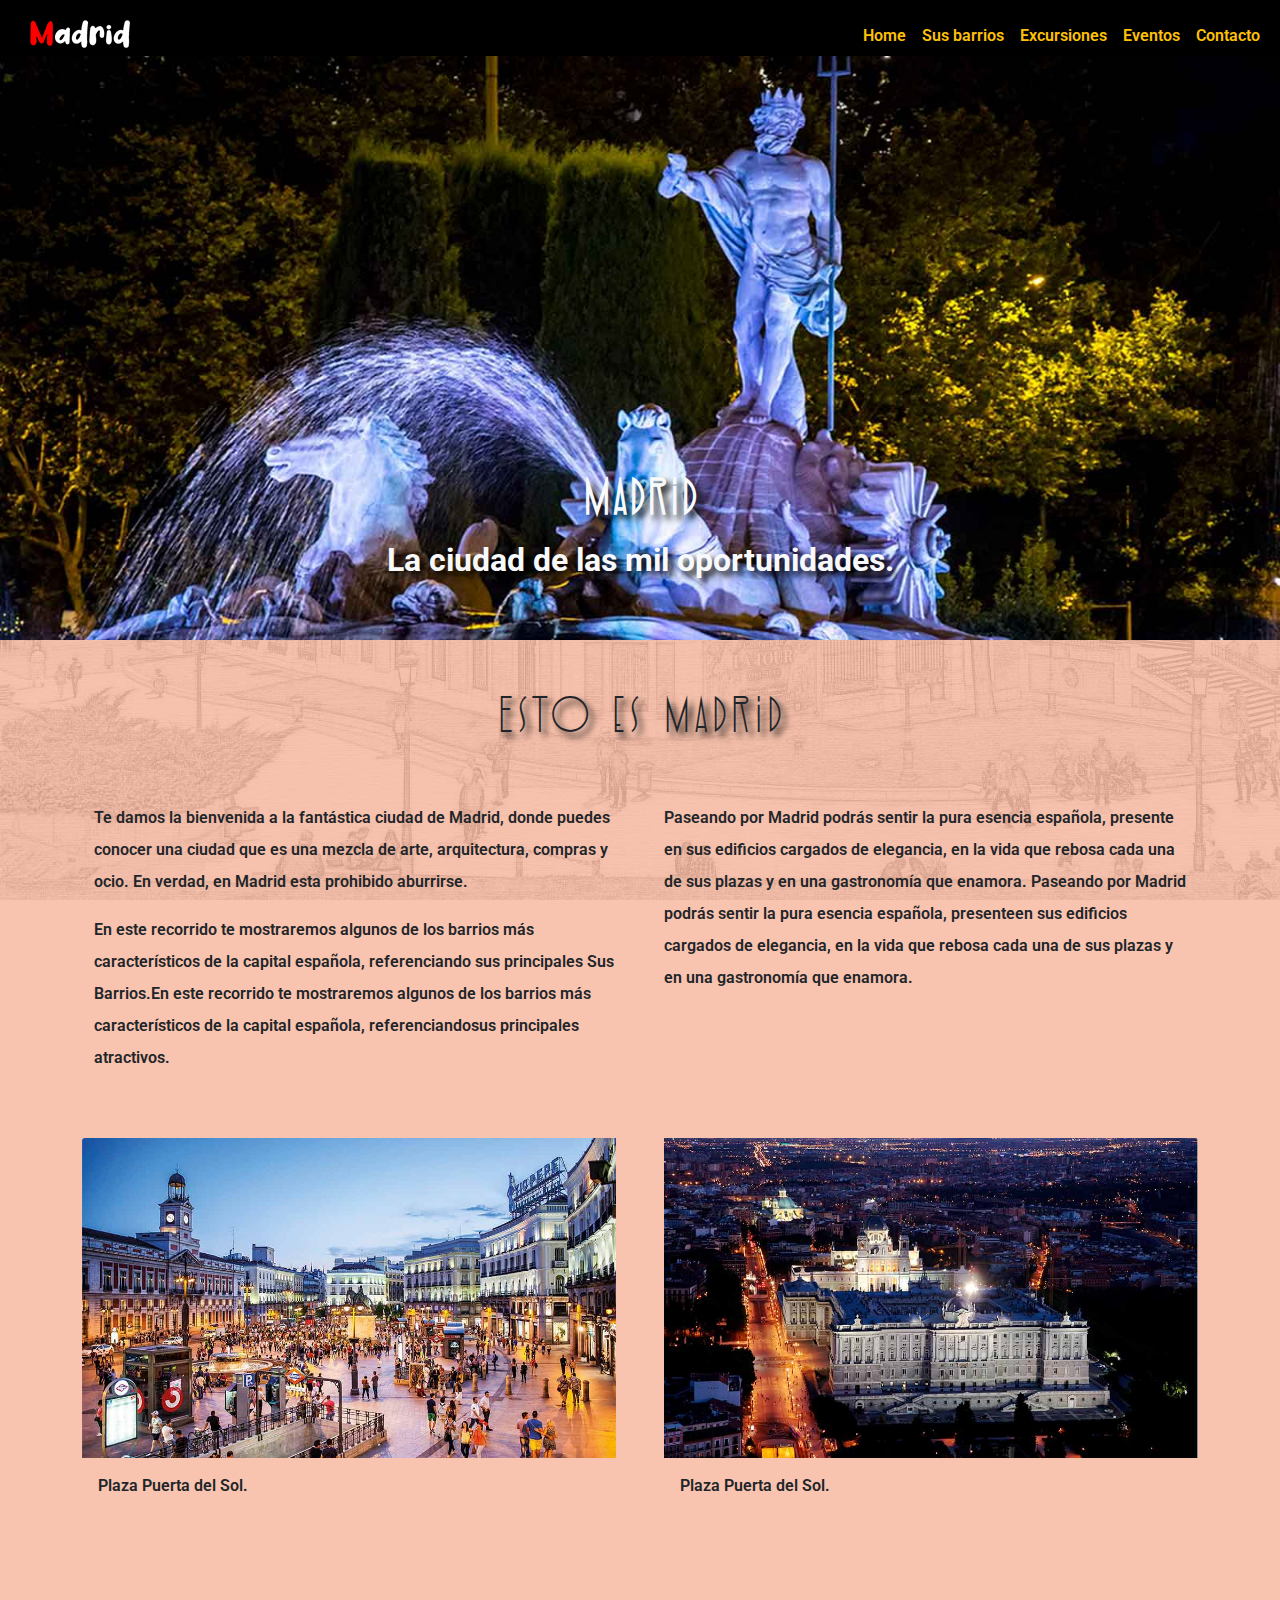
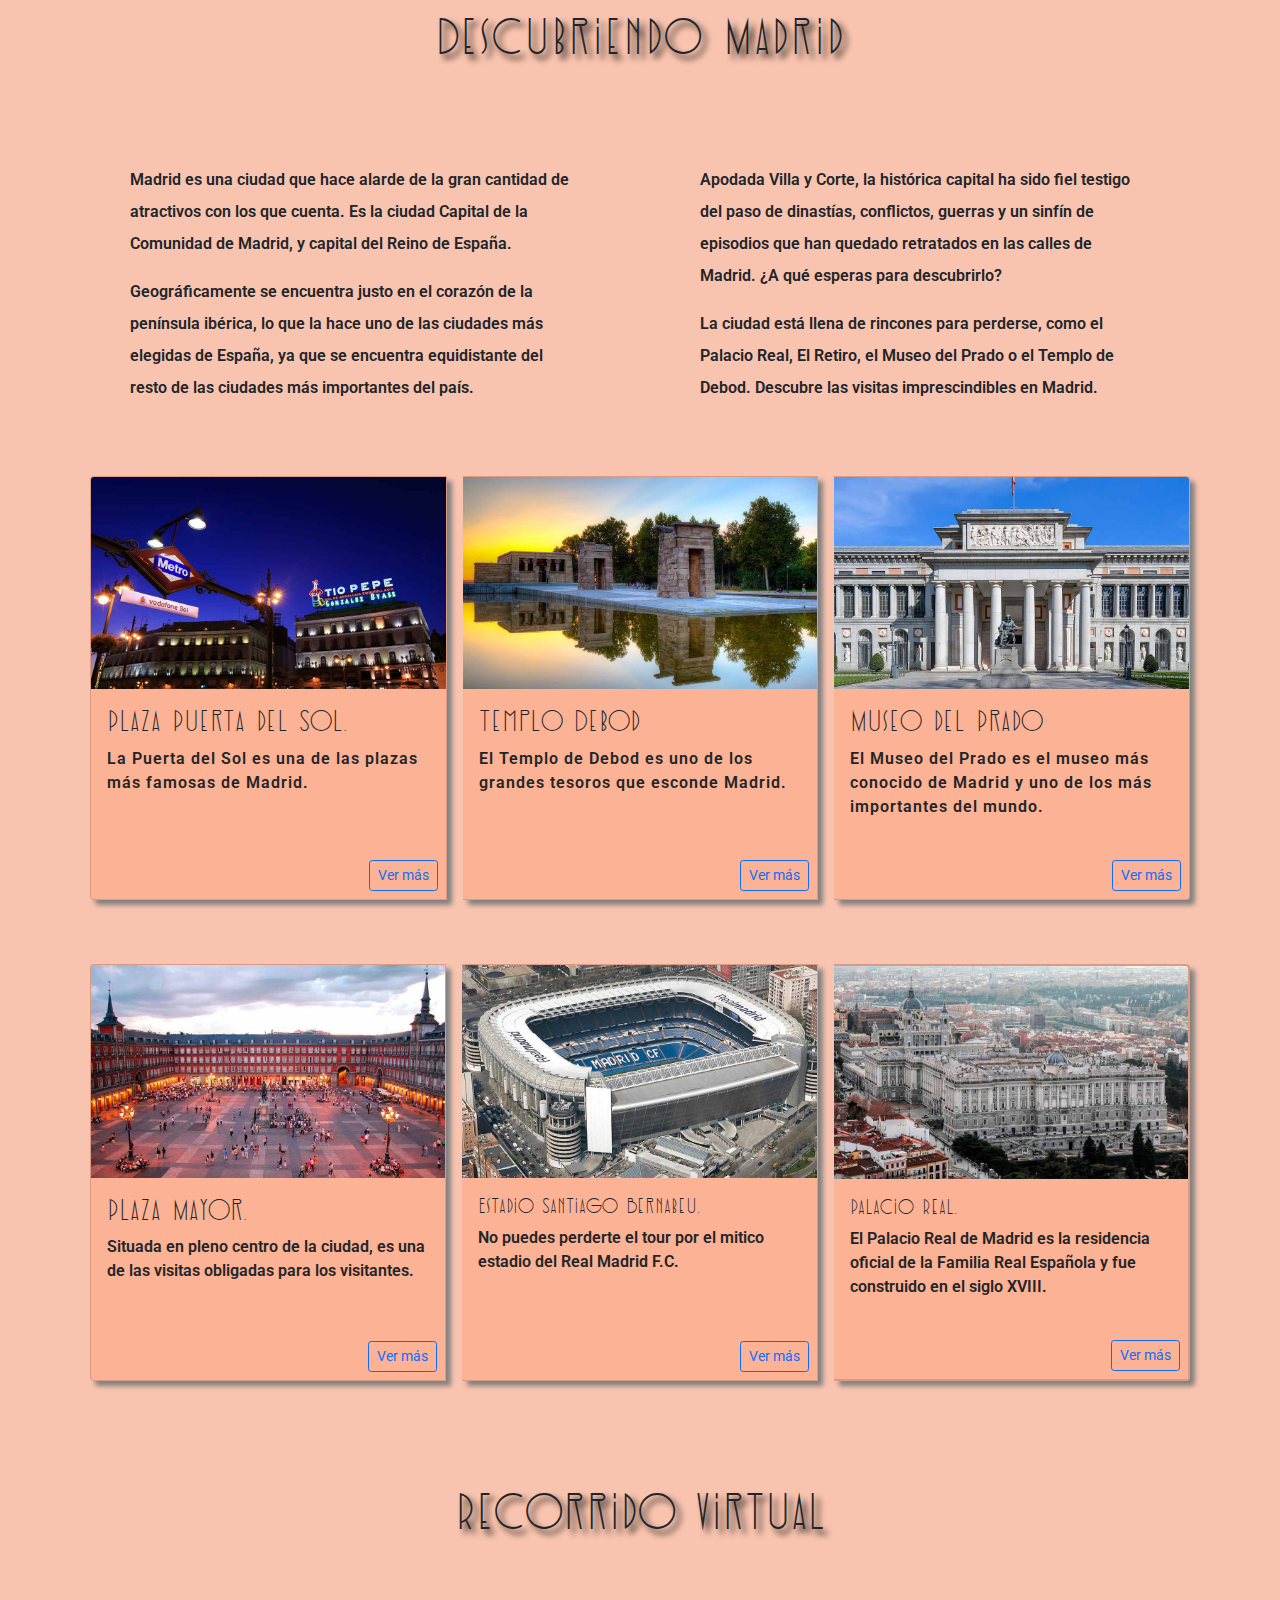
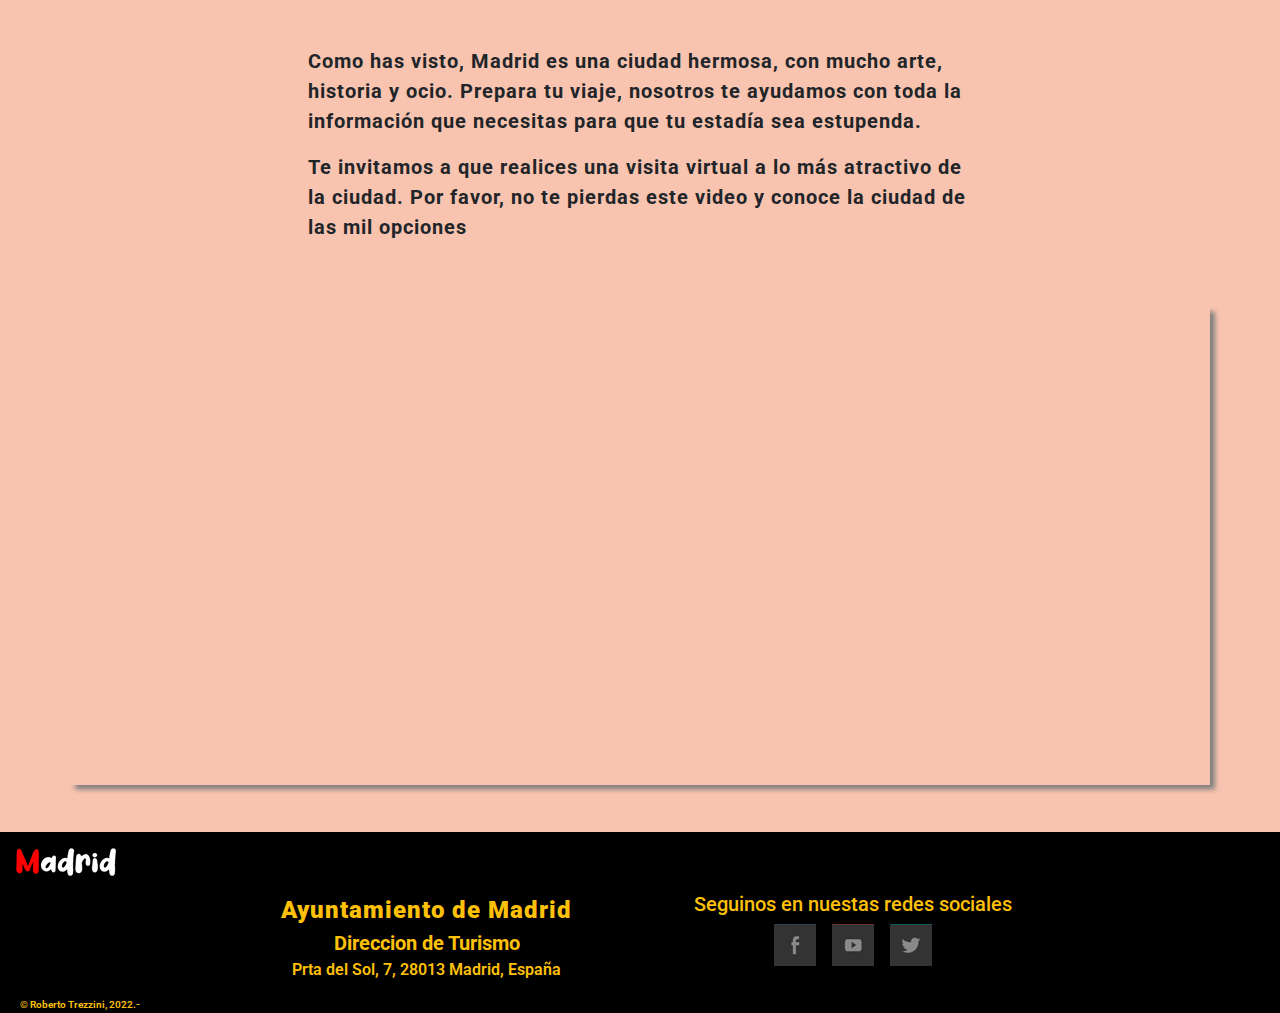
==== commit 9c6d004a: "actualización, php y enviado.htmlq" ====
--- a/index.html
+++ b/index.html
@@ -18,142 +18,236 @@
             <title>home</title>
       </head>
 
-      <body class="draw lh-base">
-            <div class="container-fluid filter mb-0 py-0">
-
-                  <nav class="  navbar navbar-expand-lg navbar-light">
-                        <div class="container-fluid p-0">
+      <body class="draw roboto fs-6 mb-0">
+
+
+            <header>
+                  <nav class="navbar navbar-expand-lg navbar-dark bg-black py-0">
+                        <div class="container-fluid">
 
                               <h1 id="logo">Madrid</h1>
 
-                              <button class="navbar-toggler border-0" type="button" data-bs-toggle="collapse" data-bs-target="#navbarNav" aria-controls="navbarNav" aria-expanded="false" aria-label="Toggle navigation">
+                              <button class="navbar-toggler border-0 p-0" type="button" data-bs-toggle="collapse" data-bs-target="#navbarNav" aria-controls="navbarNav" aria-expanded="false" aria-label="Toggle navigation">
                                     <span class="navbar-toggler-icon "></span>
                               </button>
-                              <div class="collapse navbar-collapse" id="navbarNav">
-                                    <ul class="navbar-nav text-lg-end ms-auto">
-                                          <li class="nav-item ms-2">
-                                                <a class="nav-link active text-dark  text-center " href="#">Home</a>
-                                          </li>
-                                          <li class="nav-item ms-2">
-                                                <a class="nav-link text-dark text-nowrap  text-center" href="./pages/atractivos.html">Sus barrios</a>
-                                          </li>
-                                          <li class="nav-item ms-2">
-                                                <a class="nav-link text-dark  text-center" href="./pages/excursio.html">Excursiones</a>
-                                          </li>
-                                          <li class="nav-item ms-2">
-                                                <a class="nav-link text-dark  text-center" href="./pages/info.html">Eventos</a>
-                                          </li>
-                                          <li class="nav-item ms-2">
-                                                <a class="nav-link text-dark  text-center" href="./pages/contacto.html">Contacto</a>
+                              <div class="collapse navbar-collapse mt-3" id="navbarNav">
+                                    <ul class="navbar-nav text-lg-end ms-auto ms-5 ">
+                                          <li class="nav-item ">
+                                                <a class="nav-link active text-warning d-block " href="index.html">Home</a>
+                                          </li>
+                                          <li class="nav-item">
+                                                <a class=" nav-link text-warning text-nowrap " href="pages/atractivos.html">Sus barrios</a>
+                                          </li>
+                                          <li class="nav-item">
+                                                <a class=" nav-link text-warning " href=" pages/excursio.html">Excursiones</a>
+                                          </li>
+                                          <li class="nav-item">
+                                                <a class=" nav-link text-warning " href=" pages/info.html">Eventos</a>
+                                          </li>
+                                          <li class="nav-item">
+                                                <a class=" nav-link text-warning " href=" pages/contacto.html">Contacto</a>
                                           </li>
                                     </ul>
                               </div>
                         </div>
                   </nav>
-                  <header class="row">
-                        <div id="carouselExampleCaptions" class="carousel slide p-0" data-bs-ride="carousel">
-                              <div class="carousel-indicators">
+                  <div id="carouselExampleCaptions" class="carousel slide carousel-fade p-0 " data-bs-ride="carousel">
+                        <!-- <div class="carousel-indicators">
                                     <button type="button" data-bs-target="#carouselExampleCaptions" data-bs-slide-to="0" class="active" aria-current="true" aria-label="Slide 1"></button>
                                     <button type="button" data-bs-target="#carouselExampleCaptions" data-bs-slide-to="1" aria-label="Slide 2"></button>
                                     <button type="button" data-bs-target="#carouselExampleCaptions" data-bs-slide-to="2" aria-label="Slide 3"></button>
-                              </div>
-                              <div class="carousel-inner">
-                                    <div class="carousel-item active">
-                                          <img src="img/cibeles.jpg" class="d-block w-100 " alt="...">
-                                          <div class="carousel-caption d-none d-md-block">
-                                                <h5>First slide label</h5>
-                                                <p>Some representative placeholder content for the first slide.</p>
-                                          </div>
-                                    </div>
-                                    <div class="carousel-item">
-                                          <img src="img/panoramicaMadrid.jpg" class="d-block w-100 " alt="...">
-                                          <div class="carousel-caption d-none d-md-block">
-                                                <h5>Second slide label</h5>
-                                                <p>Some representative placeholder content for the second slide.</p>
-                                          </div>
-                                    </div>
-                                    <div class="carousel-item">
-                                          <img src="img/palacioCristal.jpg" class="d-block w-100" alt="...">
-                                          <div class="carousel-caption d-none d-md-block">
-                                                <h5>Third slide label</h5>
-                                                <p>Some representative placeholder content for the third slide.</p>
-                                          </div>
-                                    </div>
-                              </div>
-                              <button class="carousel-control-prev" type="button" data-bs-target="#carouselExampleCaptions" data-bs-slide="prev">
+                              </div> -->
+                        <div class="carousel-inner">
+                              <div class="carousel-item active">
+                                    <img src="img/neptuno3.jpg" class="img-fluid d-block w-100 h-50 " alt="Fuente de la Cibeles">
+                                    <div class="carousel-caption d-none d-md-block">
+                                          <h2 class="text-light garine fz-title textShadow fw-bold">Madrid</h2>
+                                          <p class="fw-bold d-none d-lg-block fs-2 textShadow text-light">La ciudad de las mil oportunidades.</p>
+                                    </div>
+                              </div>
+                              <div class="carousel-item">
+                                    <img src="img/panoramicaMadrid.jpg" class="img-fluid d-block w-100 " alt="Imagen Panoramica de la gran via">
+                                    <div class="carousel-caption d-none d-md-block">
+                                          <h2 class=" garine fz-title textShadow fw-bold">Madrid</h2>
+                                          <p class="fw-bold d-none d-lg-block fs-2 textShadow text-light">La ciudad de las mil oportunidades.</p>
+                                    </div>
+                              </div>
+                              <div class="carousel-item">
+                                    <img src="img/palacioCristal.jpg" class="img-fluid d-block w-100" alt="Palacio de Cristal en el Parque del Buen Retiro">
+                                    <div class="carousel-caption d-none d-md-block">
+                                          <h2 class="text-light garine fz-title textShadow fw-bold">Madrid</h2>
+                                          <p class="fw-bold d-none d-lg-block fs-2 textShadow text-light">La ciudad de las mil oportunidades.</p>
+                                    </div>
+                              </div>
+                        </div>
+                        <!-- <button class="carousel-control-prev" type="button" data-bs-target="#carouselExampleCaptions" data-bs-slide="prev">
                                     <span class="carousel-control-prev-icon" aria-hidden="true"></span>
                                     <span class="visually-hidden">Previous</span>
                               </button>
                               <button class="carousel-control-next" type="button" data-bs-target="#carouselExampleCaptions" data-bs-slide="next">
                                     <span class="carousel-control-next-icon" aria-hidden="true"></span>
                                     <span class="visually-hidden">Next</span>
-                              </button>
-                        </div>
-
-
-                  </header>
-
-
-                  <!-- inicico primer artículo -->
-                  <section class="container">
-                        <article class="row pt-5">
-                              <h2 class="col-12 centro garine fz-title">Esto es Madrid</h2>
-                              <div class="row d-flex flex-column  d-lg-flex flex-lg-row justify-content-lg-between gy-5 overflow-hidden align-items-center">
-
-
-                                    <div class="col-12 col-md p-5 fs-5 ">
-                                          <p> Te damos la bienvenida a la fantástica ciudad de Madrid, donde puedes conocer una ciudad que es una mezcla de arte, arquitectura, compras y ocio. En verdad, en Madrid esta prohibido aburrirse. </p>
-
-                                          <p>En este recorrido te mostraremos algunos de los barrios más característicos de la capital española, referenciando sus principales Sus Barrios.En este recorrido te mostraremos algunos de los barrios más característicos de la capital española, referenciandosus principales atractivos.</p>
-                                          <p>Paseando por Madrid podrás sentir la pura esencia española, presente en sus edificios cargados de elegancia, en la vida que rebosa cada una de sus plazas y en una gastronomía que enamora. Paseando por Madrid podrás sentir la pura esencia española, presenteen sus edificios cargados de elegancia, en la vida que rebosa cada una de sus plazas y en una gastronomía que enamora.</p>
-                                    </div>
-                                    <div class="col-12 col-md p-5 centro">
-                                          <figure>
-                                                <picture>
-                                                      <source media="(max-width: 520px)" srcset="img/pzaOriente_cel.jpg" />
-                                                      <source media="(max-width: 800px)" srcset="img/pzaOriente_tb.jpg" />
-                                                      <img class="img-fluid img-thumbnail" src="img/pzaOriente_desk.jpg" alt="Plaza de Oriente" />
-                                                </picture>
-                                                <figcaption>
-                                                      <em>Plaza de Oriente</em>
-                                                </figcaption>
-                                          </figure>
-                                          <figure class="col-md">
-                                                <picture>
-                                                      <source media="(max-width: 520px)" srcset="img/palacio_cel.jpg" />
-                                                      <source media="(max-width: 800px)" srcset="img/palacio_tb.jpg" />
-                                                      <img class="img-fluid img-thumbnail" src="img/palacio_desk.jpg" alt="Plaza de Oriente" />
-                                                </picture>
-                                                <figcaption>
-                                                      Palacio Real
-                                                </figcaption>
-                                          </figure>
-                                    </div>
-                              </div>
-                        </article>
-
-
-
-                        <article class="row ms-auto">
-
-
-                              <h2 class="col-12 centro garine fz-title ">Descubriendo Madrid</h2>
-                              <div class="row d-flex flex-column  d-lg-flex flex-lg-row justify-content-lg-between gy-5 overflow-hidden align-items-center">
-                                    <figure class="col-12  col-md centro ">
-                                          <iframe class="sombra" src="https://www.google.com/maps/embed?pb=!1m18!1m12!1m3!1d24300.758087003192!2d-3.7240931414534866!3d40.417827279342504!2m3!1f0!2f0!3f0!3m2!1i1024!2i768!4f13.1!3m3!1m2!1s0xd42287e9fd06215%3A0xd5e109ff23e3d0c1!2sCentro%2C%20Madrid%2C%20Espa%C3%B1a!5e0!3m2!1ses!2sar!4v1641257043368!5m2!1ses!2sar" width="400" height="300" style="border:0;" allowfullscreen="" loading="lazy"></iframe>
-                                    </figure>
-                                    <div class="col-12 col-md p-5 fs-5">
-                                          <p>Madrid es una ciudad que hace alarde de la gran cantidad de atractivos con los que cuenta. Es la ciudad Capital de la Comunidad de Madrid, y capital del Reino de España.</p>
-                                          <p> Geográficamente se encuentra justo en el corazón de la península ibérica, lo que la hace uno de las ciudades más elegidas de España, ya que se encuentra equidistante del resto de las ciudades más importantes del país.</p>
-                                          <p> Apodada Villa y Corte, la histórica capital ha sido fiel testigo del paso de dinastías, conflictos, guerras y un sinfín de episodios que han quedado retratados en las calles de Madrid. ¿A qué esperas para descubrirlo?</p>
-                                          <p>La ciudad está llena de rincones para perderse, como el Palacio Real, El Retiro, el Museo del Prado o el Templo de Debod. Descubre las visitas imprescindibles en Madrid.</p>
-                                    </div>
-                              </div>
-                        </article>
-
-                        <article class="row mt-5 d-flex flex-column d-md-flex flex-md-row justify-content-around align-items-center ms-auto gy-5">
-                              <h2 class="col-12 centro pb-5 garine fz-title">Recorrido virtual</h2>
-                              <div class="col-12 col-md p-5 fs-5 ">
+                              </button> -->
+                  </div>
+
+
+            </header>
+            <!-- **************************************************************** -->
+            <!-- <div class="container p-0">
+                  <div class="row">
+                        <div class="bg-light borde col-1">1</div>
+                        <div class="bg-light borde col-1">2</div>
+                        <div class="bg-light borde col-1">3</div>
+                        <div class="bg-light borde col-1">4</div>
+                        <div class="bg-light borde col-1">5</div>
+                        <div class="bg-light borde col-1">6</div>
+                        <div class="bg-light borde col-1">7</div>
+                        <div class="bg-light borde col-1">8</div>
+                        <div class="bg-light borde col-1">9</div>
+                        <div class="bg-light borde col-1">10</div>
+                        <div class="bg-light borde col-1">11</div>
+                        <div class="bg-light borde col-1">12</div>
+                  </div>
+            </div> -->
+
+            <!-- ***********************inicico primer artículo -->
+            <section class="filter">
+
+
+                  <article class="container">
+
+                        <h2 class="garine fz-title centro p-5  textShadow fw-lg-bold letterSpace">Esto es Madrid</h2>
+
+                        <div class="row d-flex flex-column align-items-center d-md-flex flex-md-row justify-content-md-around">
+
+
+                              <div class="col-11  col-lg-6 lh-lg  px-4 ">
+                                    <p> Te damos la bienvenida a la fantástica ciudad de Madrid, donde puedes conocer una ciudad que es una mezcla de arte, arquitectura, compras y ocio. En verdad, en Madrid esta prohibido aburrirse. </p>
+
+                                    <p>En este recorrido te mostraremos algunos de los barrios más característicos de la capital española, referenciando sus principales Sus Barrios.En este recorrido te mostraremos algunos de los barrios más característicos de la capital española, referenciandosus principales atractivos.</p>
+                              </div>
+
+                              <p class="col-11   col-lg-6 lh-lg px-4 align-self-lg-start">Paseando por Madrid podrás sentir la pura esencia española, presente en sus edificios cargados de elegancia, en la vida que rebosa cada una de sus plazas y en una gastronomía que enamora. Paseando por Madrid podrás sentir la pura esencia española, presenteen sus edificios cargados de elegancia, en la vida que rebosa cada una de sus plazas y en una gastronomía que enamora.</p>
+
+                              <div class="card-group my-5">
+
+                                    <div class="card  bg-transparent border-0 me-sm-3 me-md-4 me-lg-5">
+                                          <img src="img/letras3.jpg" class="card-img-top" alt="...">
+                                          <div class="card-body">
+                                                <p class="card-text">Plaza Puerta del Sol.</p>
+                                          </div>
+                                    </div>
+                                    <div class="card bg-transparent border-0">
+                                          <img src="img/palacioNoche.jpg" class="card-img-top" alt="...">
+                                          <div class="card-body">
+                                                <p class="card-text">Plaza Puerta del Sol.</p>
+                                          </div>
+                                    </div>
+                              </div>
+
+                        </div>
+
+
+                  </article>
+
+                  <!-- ****************************************************************** -->
+
+                  <article class="container mBottom ">
+
+
+                        <h2 class="garine fz-title centro mBottom pt-5 textShadow fw-lg-bold letterSpace ">Descubriendo Madrid</h2>
+
+
+
+                        <div class="row d-flex flex-column align-items-center d-md-flex flex-md-row justify-content-md-around align-items-lg-start">
+
+                              <div class="col-12 col-lg-5 mx-lg-auto lh-lg ">
+                                    <p>Madrid es una ciudad que hace alarde de la gran cantidad de atractivos con los que cuenta. Es la ciudad Capital de la Comunidad de Madrid, y capital del Reino de España.</p>
+                                    <p> Geográficamente se encuentra justo en el corazón de la península ibérica, lo que la hace uno de las ciudades más elegidas de España, ya que se encuentra equidistante del resto de las ciudades más importantes del país.</p>
+                              </div>
+                              <div class="col-12 col-lg-5 mx-lg-auto lh-lg">
+                                    <p> Apodada Villa y Corte, la histórica capital ha sido fiel testigo del paso de dinastías, conflictos, guerras y un sinfín de episodios que han quedado retratados en las calles de Madrid. ¿A qué esperas para descubrirlo?</p>
+                                    <p>La ciudad está llena de rincones para perderse, como el Palacio Real, El Retiro, el Museo del Prado o el Templo de Debod. Descubre las visitas imprescindibles en Madrid.</p>
+                              </div>
+                        </div>
+
+                        <div class="card-group  my-md-4 my-lg-5">
+                              <!-- *uno -->
+                              <div class="card fondo3 m-2  sombra">
+                                    <a href="https://es.wikipedia.org/wiki/Puerta_del_Sol" class="d-block" target="_blank"> <img src="img/tioPepe.jpg" class="card-img-top" alt="...">
+                                    </a>
+                                    <div class="card-body position-relative">
+                                          <h3 class="card-title garine text-dark fs-3">Plaza Puerta del Sol.</h3>
+                                          <p class="card-text fs-lg-6 fs-6 letterSpace">La Puerta del Sol es una de las plazas más famosas de Madrid.</p>
+                                          <a href="http://es.wikipedia.org/wiki/puerta_del_sol" target="_blank" class="btn btn-outline-primary position-absolute bottom-0 end-0 btn-sm mt-3 mx-2 mb-2">Ver más</a>
+                                    </div>
+                              </div>
+                              <!-- *dos -->
+                              <div class="card fondo3 m-2  sombra">
+                                    <a href="https://es.wikipedia.org/wiki/Templo_de_Debod" class="d-block" target="_blank"> <img src="img/debodCard.jpg" class="card-img-top" alt="Templo egipcio y vista panoramica de execelencia">
+                                    </a>
+                                    <div class="card-body position-relative">
+                                          <h3 class="card-title garine text-dark fs-3">Templo Debod</h3>
+                                          <p class="card-text fs-lg-5 fs-6 letterSpace mb-3">El Templo de Debod es uno de los grandes tesoros que esconde Madrid.</p>
+                                          <a href="https://es.wikipedia.org/wiki/Templo_de_Debod" target="_blank" class="btn btn-outline-primary position-absolute bottom-0 end-0 btn-sm m-2 ">Ver más</a>
+                                    </div>
+                              </div>
+                              <!-- *tres -->
+                              <div class="card fondo3 m-2 sombra">
+                                    <a href="https://es.wikipedia.org/wiki/Museo_del_Prado" class="d-block" target="_blank"> <img src="img/museoDelPrado.jpg" class="card-img-top" alt="Museo más importante de España">
+                                    </a>
+                                    <div class="card-body position-relative ">
+                                          <h3 class="card-title garine text-dark fs-3">Museo del Prado</h3>
+                                          <p class="card-text fs-lg-6 fs-6 letterSpace pb-5 ">El Museo del Prado es el museo más conocido de Madrid y uno de los más importantes del mundo.</p>
+                                          <a href="https://es.wikipedia.org/wiki/Museo_del_Prado" target="_blank" class="btn btn-outline-primary position-absolute bottom-0 end-0 btn-sm m-2">Ver más</a>
+                                    </div>
+                              </div>
+
+                        </div>
+
+                        <div class="card-group mt-5">
+                              <!-- cuatro -->
+                              <div class="card fondo3 m-2  sombra">
+                                    <a href="https://es.wikipedia.org/wiki/Plaza_Mayor_de_Madrid" class="d-block" target="_blank"> <img src="img/plazaMayorCard.jpg" class="card-img-top" alt="Plaza Mayor">
+                                    </a>
+                                    <div class="card-body position-relative">
+                                          <h3 class="card-title garine text-dark fs-3">Plaza Mayor.</h3>
+                                          <p class="card-text fs-lg-6">Situada en pleno centro de la ciudad, es una de las visitas obligadas para los visitantes.</p>
+                                          <a href="http://es.wikipedia.org/wiki/Plaza_Mayor_de_Madrid" target="_blank" class="btn btn-outline-primary position-absolute bottom-0 end-0 m-2 btn-sm btn-sm">Ver más</a>
+                                    </div>
+                              </div>
+                              <!-- cinco -->
+                              <div class="card fondo3 m-2 sombra">
+                                    <a href="https://www.realmadrid.com/tour-bernabeu" class="d-block" target="_blank"> <img src="img/estadioSantiagoBernabeu.jpg" class="card-img-top" alt="Templo egipcio y vista panoramica de execelencia">
+                                    </a>
+                                    <div class="card-body position-relative">
+                                          <h3 class="card-title garine text-dark fs-5">Estadio Santiago Bernabeu.</h3>
+                                          <p class="card-text fs-lg-6">No puedes perderte el tour por el mitico estadio del Real Madrid F.C.</p>
+                                          <a href="https://www.realmadrid.com/tour-bernabeu" target="_blank" class="btn btn-outline-primary position-absolute bottom-0 end-0 m-2 btn-sm btn-sm">Ver más</a>
+                                    </div>
+                              </div>
+                              <!-- seis -->
+                              <div class="card fondo3 m-2 border-2 sombra">
+                                    <a href="https://es.wikipedia.org/wiki/Puerta_del_Sol" class="d-block" target="_blank"> <img src="img/palacioReal.jpg" class="card-img-top" alt="Palacio Real de Madrid">
+                                    </a>
+                                    <div class="card-body position-relative">
+                                          <h3 class="card-title garine text-dark fs-5">Palacio Real.</h3>
+                                          <p class="card-text fs-lg-6 pb-5">El Palacio Real de Madrid es la residencia oficial de la Familia Real Española y fue construido en el siglo XVIII. </p>
+                                          <a href="http://es.wikipedia.org/wiki/puerta_del_sol" target="_blank" class="btn btn-outline-primary position-absolute bottom-0 end-0 m-2 btn-sm btn-sm">Ver más</a>
+                                    </div>
+                              </div>
+
+
+                        </div>
+
+                        </div>
+
+                  </article>
+
+                  <article class="container">
+                        <div class="row  d-flex flex-column d-md-flex flex-md-row justify-content-around align-items-center   ">
+                              <h2 class="textShadow centro pb-5 garine fz-title">Recorrido virtual</h2>
+                              <div class="col-12 col-md-10 col-lg-8 p-5 fs-5 fw-bold lh-base letterSpace ">
                                     <p> Como has visto, Madrid es una ciudad hermosa, con mucho arte, historia y ocio. Prepara tu viaje, nosotros te ayudamos con toda la información que necesitas para que tu estadía sea estupenda.</p>
 
                                     <p> Te invitamos a que realices una visita virtual a lo más atractivo de la ciudad. Por favor, no te pierdas este video y conoce la ciudad de las mil opciones </plass=>
@@ -162,44 +256,46 @@
 
 
 
-                              <div class="ratio ratio-21x9 col-12 mb-5 w-100">
+                              <div class="col-10 col-md-8 col-lg-6 ratio ratio-21x9 col-10 mb-5 w-100">
                                     <iframe class="col-12 mb-5 sombra position-absolute top-50 start-50 translate-middle" src="https://www.youtube.com/embed/TH4h0sGkjkc" title="YouTube video player" allow="accelerometer; autoplay; clipboard-write; encrypted-media; gyroscope; picture-in-picture" allowfullscreen></iframe>
 
                               </div>
-
-                        </article>
-                  </section>
-
-                  <footer class="container-fluid h-auto p-0">
-                        <div class="py-3 ps-xl-3 w-75 mx-auto">
-                              <h2 id="logo--footer" class="col-12 col-md justify-content-md-center">Madrid</h2>
-                        </div>
-                        <div class="row">
-                              <ul class="col-12 col-md-5 d-flex flex-column justify-content-center ps-5 text-warning">
-                                    <li class="list--style fw-bolder letterSpace text-center">Ayuntamiento de Madrid</li>
-                                    <li class="list--style fw-bold text-center">Direccion de Turismo</li>
-                                    <li class="list--style text-center text-md-center">Prta del Sol, 7, 28013 Madrid, España</li>
+                        </div>
+
+                  </article>
+            </section>
+
+            <footer class="container-fluid h-auto bg-black">
+                  <div class="row">
+                        <h2 id="logo--footer" class="col-10 m-3">Madrid</h2>
+                  </div>
+                  <div class="row justify-content-center">
+                        <ul class="col-12 col-md-4 d-flex flex-column justify-content-center align-items-center  text-warning list--style">
+                              <li class="list--style fw-bolder letterSpace text-center fs-4">Ayuntamiento de Madrid</li>
+                              <li class="list--style fw-bold text-center fs-5">Direccion de Turismo</li>
+                              <li class="list--style text-center text-md-center fs-6">Prta del Sol, 7, 28013 Madrid, España</li>
+                        </ul>
+
+                        <div class="col-12 col-md-4 d-flex flex-column align-self-lg-start p-0">
+                              <h3 class="text-warning fs-5 text-center">Seguinos en nuestas redes sociales</h3>
+                              <ul class="d-flex justify-content-center p-0 m-0 list--style ">
+                                    <li class="col-auto list--style px-2""><a class=" fb d-block" href="https://www.facebook.com">Facebook</a></li>
+                                    <li class="col-auto list--style px-2"><a class="yt d-block " href="https://www.youtube.com/">YouTube</a></li>
+                                    <li class="col-auto list--style px-2"><a class="tw d-block " href="https://twitter.com/?lang=es">Twitter</a></li>
                               </ul>
-
-                              <div class="col-12 col-md-5 d-flex flex-column d-lg-flex flex-row">
-                                    <h3 class="text-warning fs-5 text-center">Seguinos en nuestas redes sociales</h3>
-                                    <ul class="d-flex justify-content-center p-0 m-0">
-                                          <li class="col-auto list--style px-2""><a class=" fb d-block" href="https://www.facebook.com">Facebook</a></li>
-                                          <li class="col-auto list--style px-2"><a class="yt d-block " href="https://www.youtube.com/">YouTube</a></li>
-                                          <li class="col-auto list--style px-2"><a class="tw d-block " href="https://twitter.com/?lang=es">Twitter</a></li>
-                                    </ul>
-                              </div>
-                        </div>
-                        <div>
-                              <p class="col-12 text-start fs-6 text-warning ps-2 pb-2">&copy Roberto Trezzini, 2022.-</p>
-                        </div>
-
-
-
-                  </footer>
-
-
-            </div>
+                        </div>
+                  </div>
+                  <div>
+                        <p class="col-12 copy-size text-start  text-warning ps-2 mb-0">&copy Roberto Trezzini, 2022.-</p>
+                  </div>
+
+
+
+            </footer>
+
+
+
+
 
 
 
@@ -210,7 +306,6 @@
 
 
 
-            </div>
       </body>
 
 </html>--- a/css/estilos.css
+++ b/css/estilos.css
@@ -1,3 +1,4 @@
+@import url("https://fonts.googleapis.com/css2?family=Montserrat:wght@300&family=Roboto:wght@300&display=swap");
 @font-face {
   font-family: "garinefirst";
   src: url("../fuentes/garine-first-webfont.eot");
@@ -10,12 +11,20 @@
   font-family: "garinefirst";
 }
 
+.roboto {
+  font-family: "Roboto", sans-serif;
+}
+
 .fz-title {
-  font-size: 4rem;
+  font-size: 3rem;
+}
+
+.copy-size {
+  font-size: 0.6rem;
 }
 
 .borde {
-  border: 1px solid black;
+  border: 3px solid wheat;
 }
 
 .fondo1 {
@@ -46,6 +55,10 @@
   background-color: aquamarine;
 }
 
+.fondo7 {
+  background-color: rgba(0, 0, 0, 0.5);
+}
+
 .color {
   color: white;
 }
@@ -75,6 +88,10 @@
 
 .pantalla {
   height: 100vh !important;
+}
+
+.height {
+  height: 25vh;
 }
 
 .centro {
@@ -115,11 +132,6 @@
   }
 }
 
-footer {
-  height: 10rem;
-  background-color: rgba(44, 43, 43, 0.623);
-}
-
 .sombra {
   -webkit-box-shadow: 5px 5px 5px gray;
           box-shadow: 5px 5px 5px gray;
@@ -205,16 +217,14 @@
 }
 
 .contacto__header {
-  width: 100vw;
-  height: 40vh;
-  background-image: url("../img/debod-desk.jpg");
+  background-image: url("../img/panoramicaMadrid.jpg");
   background-size: cover;
   background-repeat: no-repeat;
   background-attachment: fixed;
 }
 
 .contacto__fondo {
-  background-image: url("../img/dibuSol.jpg");
+  background-image: url("../img/");
   background-repeat: no-repeat;
   background-attachment: fixed;
   background-size: cover;
@@ -223,4 +233,38 @@
 .letterSpace {
   letter-spacing: 1px;
 }
+
+#navbarNav ul li a {
+  color: wheat;
+  -webkit-transition: color 0.5s ease-in;
+  transition: color 0.5s ease-in;
+}
+
+#navbarNav ul li a:hover {
+  color: lime;
+}
+
+.contacto__imagen {
+  background-image: url("../img/man.png");
+  background-size: cover;
+  width: 574px;
+  height: 509px;
+  background-repeat: no;
+}
+
+.texto-none {
+  text-indent: -5000;
+}
+
+.robotoFigcap {
+  font-family: "Roboto", sans-serif;
+}
+
+.paddx {
+  padding: 0 4rem;
+}
+
+.espacioTitulo {
+  letter-spacing: 2px;
+}
 /*# sourceMappingURL=estilos.css.map */